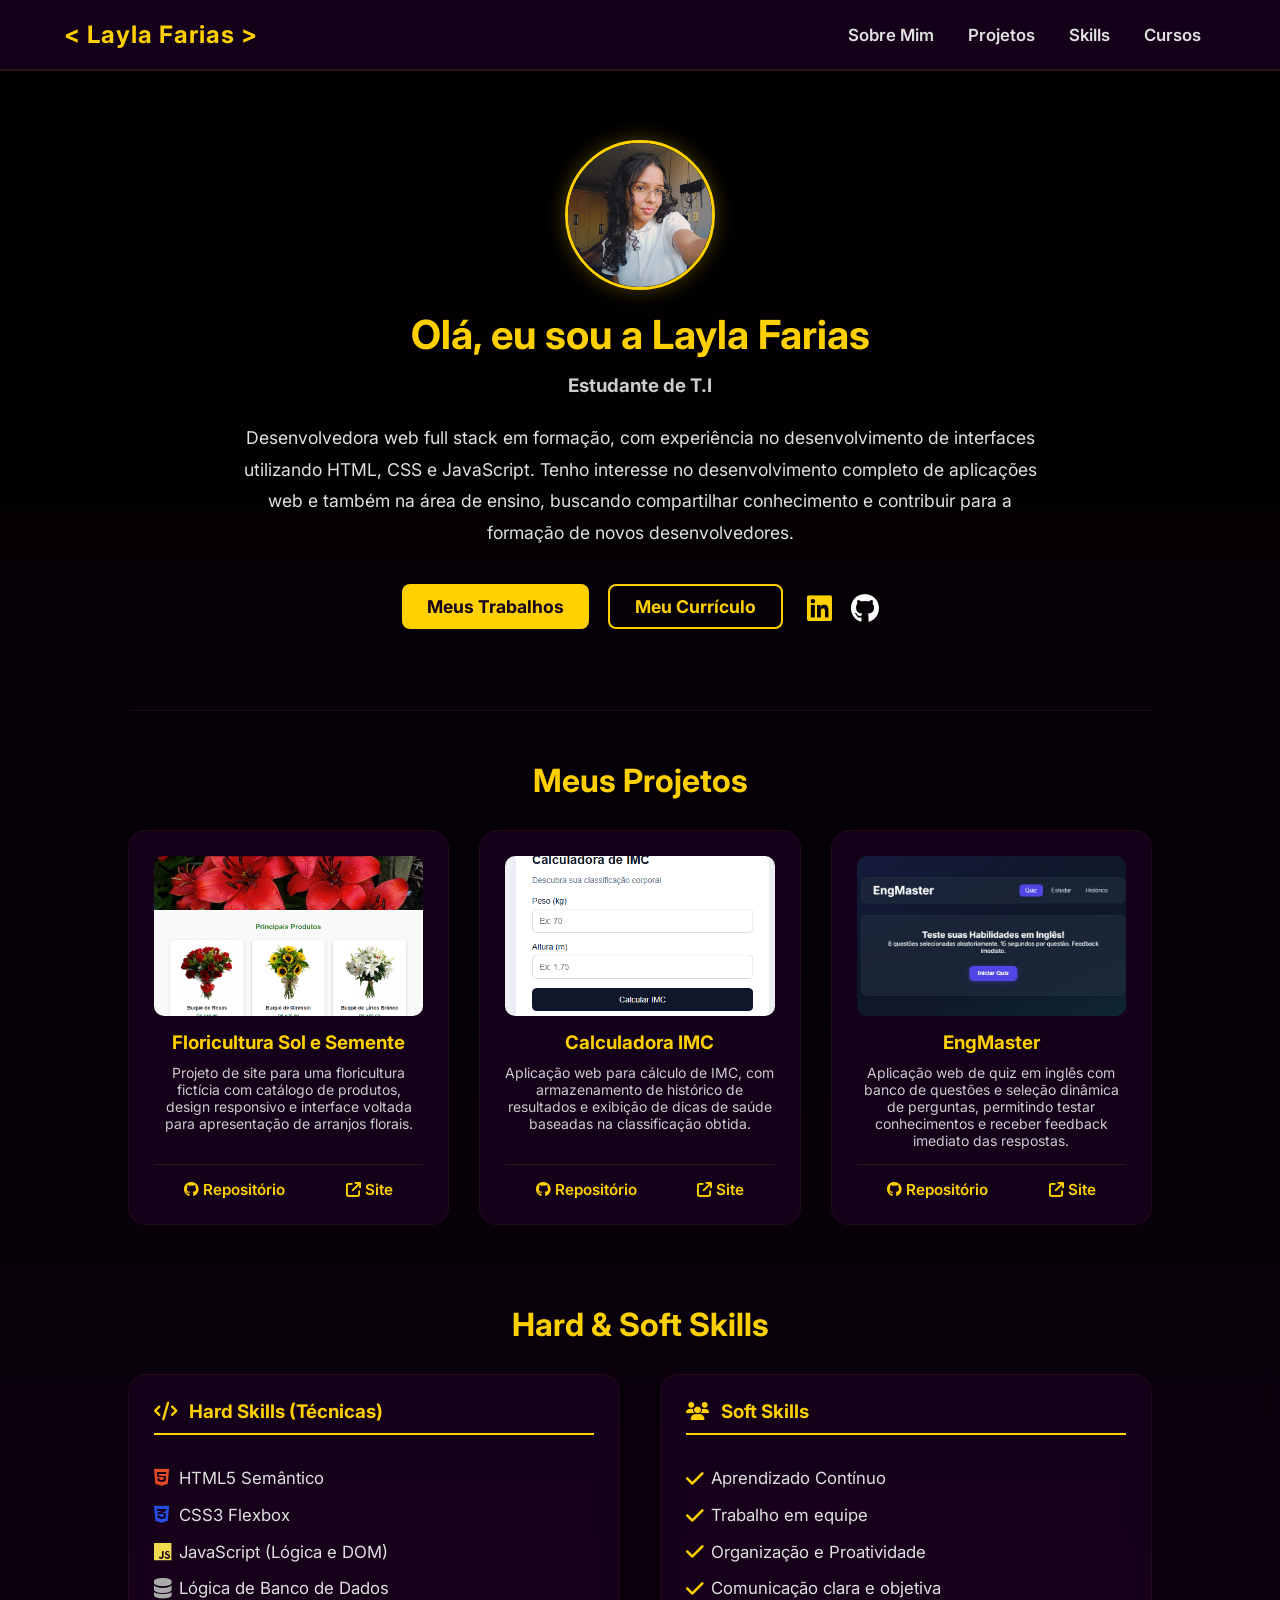
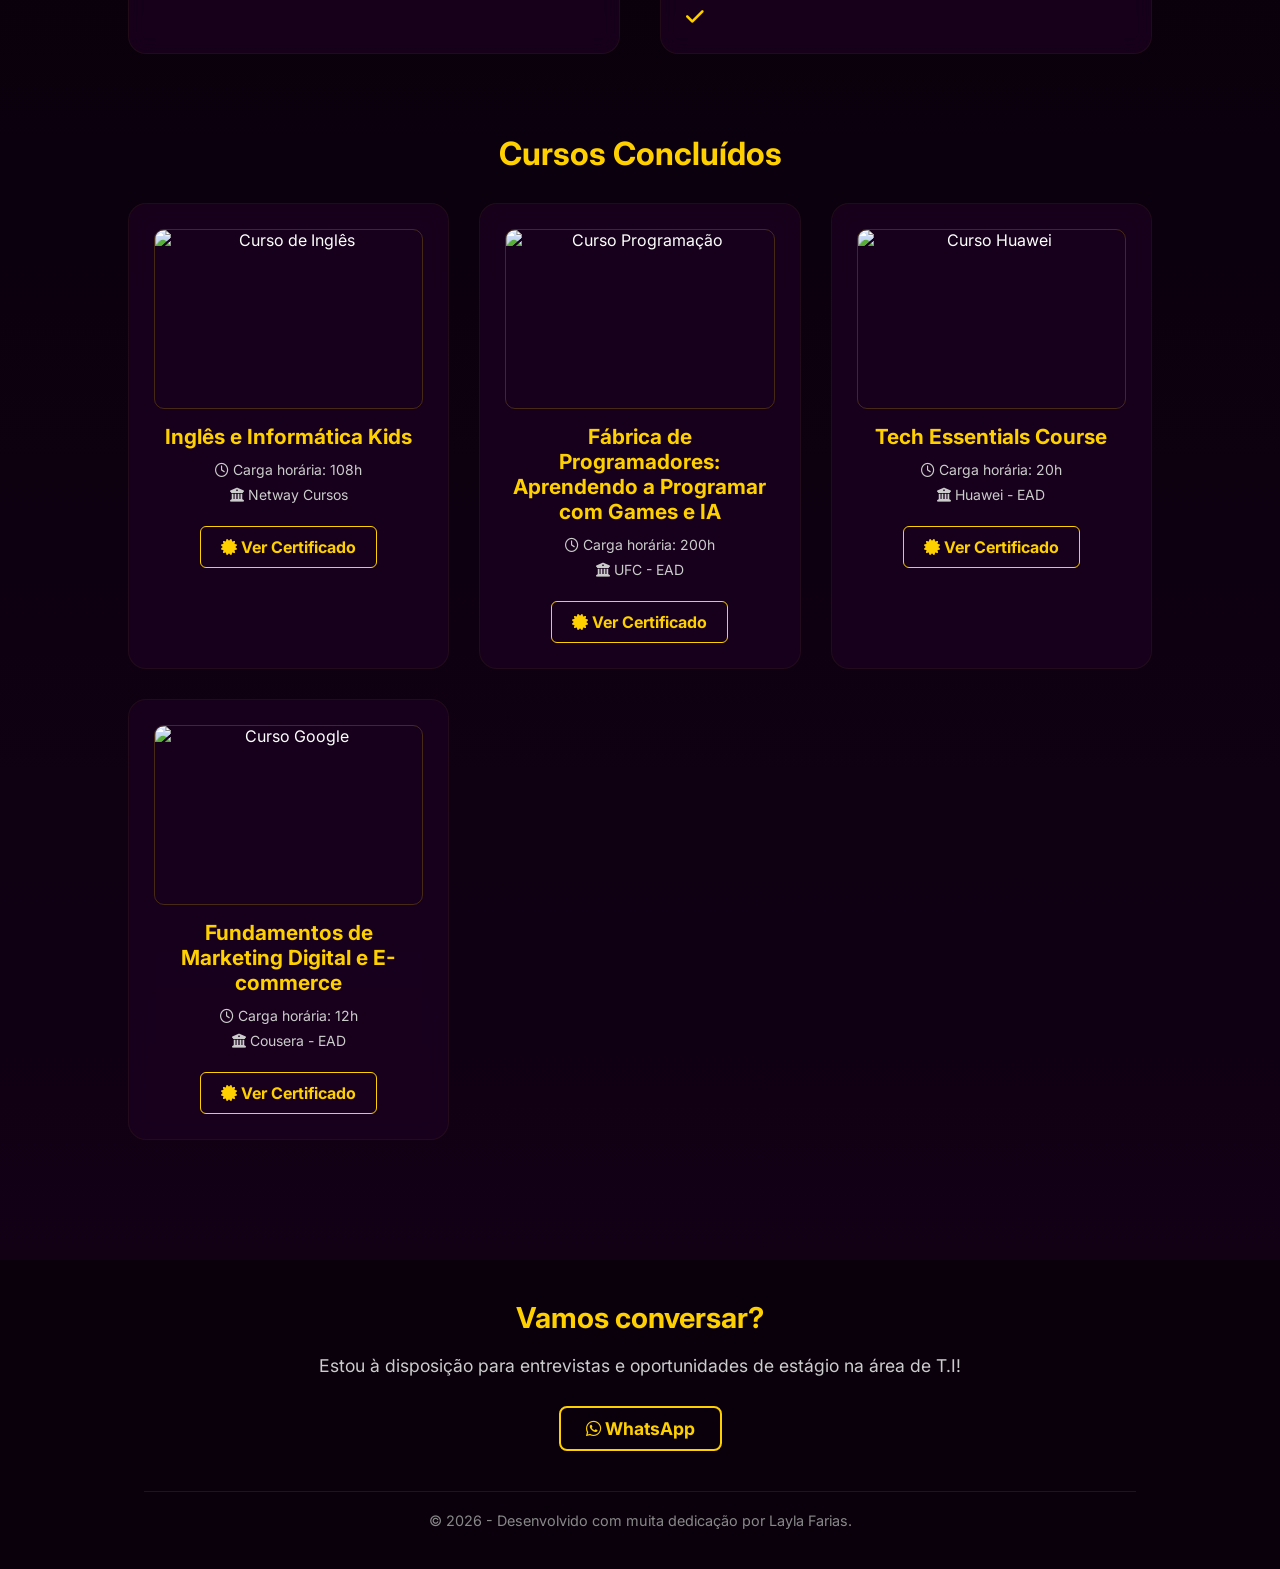
==== index.html @ 1b83c020 "Update index.html" ====
<!DOCTYPE html>
<html lang="pt-BR">
<head>
    <meta charset="UTF-8">
    <meta name="viewport" content="width=device-width, initial-scale=1.0">
    <title>Portfólio | Estagiária de TI</title>
      <link rel="icon" type="image/png" href="logohead-removebg-preview.png">
    <link rel="stylesheet" href="style.css">
    <link rel="stylesheet" href="https://cdnjs.cloudflare.com/ajax/libs/font-awesome/6.4.0/css/all.min.css">
    <link href="https://fonts.googleapis.com/css2?family=Inter:wght@400;600;700&display=swap" rel="stylesheet">
</head>
<body>

    <!-- MENU -->
    <header>
        <div class="logo">
            <h2>&lt; Layla Farias &gt;</h2>
        </div>
        <div class="menu-mobile" onclick="abrirMenu()">
            <i class="fa-solid fa-bars"></i>
        </div>
        <nav id="menu">
            <a href="#sobre">Sobre Mim</a>
            <a href="#projetos">Projetos</a>
            <a href="#skills">Skills</a>
            <a href="#cursos">Cursos</a>
        </nav>
    </header>

    <div class="container">
        
        <!-- SOBRE MIM -->
        <section id="sobre" style="margin-bottom: 80px; text-align: center; padding-top: 20px;">
            <div style="width: 150px; height: 150px; border-radius: 50%; border: 3px solid #ffd000; margin: 0 auto 20px; overflow: hidden; box-shadow: 0 0 20px rgba(255,208,0,0.3);">
                <img src="20260210171429779.jpg" alt="Minha Foto" style="width: 100%; height: 100%; object-fit: cover;">
            </div>
            <h1 style="color: #ffd000; margin-bottom: 15px; font-size: 2.5em;">Olá, eu sou a Layla Farias</h1>
            <h3 style="margin-bottom: 25px; color: #ccc;">Estudante de T.I </h3>
            <p style="max-width: 800px; margin: 0 auto; line-height: 1.8; font-size: 1.1em; color: #e0e0e0;">
                Desenvolvedora web full stack em formação, com experiência no desenvolvimento de interfaces utilizando HTML, CSS e JavaScript. Tenho interesse no desenvolvimento completo de aplicações web e também na área de ensino, buscando compartilhar conhecimento e contribuir para a formação de novos desenvolvedores.
            </p>
            <div style="margin-top: 35px;">
                <a href="#projetos" style="background: #ffd000; color: #140018; padding: 12px 25px; border-radius: 8px; text-decoration: none; font-weight: bold; font-size: 1.1em; transition: 0.3s; display: inline-block;">Meus Trabalhos</a>
                <a href="CurriculoLaylaFariasLTV.pdf" target="_blank" style="background: transparent; color: #ffd000; border: 2px solid #ffd000; padding: 10px 25px; border-radius: 8px; text-decoration: none; font-weight: bold; font-size: 1.1em; transition: 0.3s; display: inline-block; margin-left: 15px;">Meu Currículo</a>
                <a href="https://www.linkedin.com/in/layla-farias-devweb/" target="_blank" style="margin-left: 20px; color: #ffd000; font-size: 1.8em; text-decoration: none; vertical-align: middle; transition: 0.3s;"> <i class="fa-brands fa-linkedin"></i></a>
                <a href="https://github.com/LaylaFarias" target="_blank" style="margin-left: 15px; color: white; font-size: 1.8em; text-decoration: none; vertical-align: middle; transition: 0.3s;"><i class="fa-brands fa-github"></i></a>
            </div>
        </section>

        <hr style="border-color: rgba(54, 52, 41, 0.1); margin-bottom: 50px;">

        <!-- PROJETOS -->
        <section id="projetos">
            <h2 style="color: #ffd000; text-align: center; font-size: 2em; margin-bottom: 10px;">Meus Projetos</h2>
            <div class="cards">
                
                <div class="card">
                    <img src="SoleSemente.png" alt="Projeto 1">
                    <h3 style="color: #ffd000; margin-bottom: 10px;"> Floricultura Sol e Semente </h3>
                    <p style="margin-bottom: 15px; font-size: 14px; color: #ccc; text-align: center;">Projeto de site para uma floricultura fictícia com catálogo de produtos, design responsivo e interface voltada para apresentação de arranjos florais.</p>
                    <div class="botoes-card">
                        <a href="https://github.com/livia-com/SoleSemente"><i class="fa-brands fa-github"></i> Repositório</a>
                        <a href="https://livia-com.github.io/SoleSemente/"><i class="fa-solid fa-arrow-up-right-from-square"></i> Site</a>
                    </div>
                </div>

                <div class="card">
                    <img src="calcIMC.png" alt="Projeto 2">
                    <h3 style="color: #ffd000; margin-bottom: 10px;"> Calculadora IMC</h3>
                    <p style="margin-bottom: 15px; font-size: 14px; color: #ccc; text-align: center;">Aplicação web para cálculo de IMC, com armazenamento de histórico de resultados e exibição de dicas de saúde baseadas na classificação obtida.</p>
                    <div class="botoes-card">
                        <a href="https://github.com/LaylaFarias/calculadora.git"><i class="fa-brands fa-github"></i> Repositório</a>
                        <a href="https://laylafarias.github.io/calculadora/"><i class="fa-solid fa-arrow-up-right-from-square"></i> Site</a>
                    </div>
                </div>

                <div class="card">
                    <img src="EngMasterPrint.png" alt="Projeto 3">
                    <h3 style="color: #ffd000; margin-bottom: 10px;"> EngMaster </h3>
                    <p style="margin-bottom: 15px; font-size: 14px; color: #ccc; text-align: center;">Aplicação web de quiz em inglês com banco de questões e seleção dinâmica de perguntas, permitindo testar conhecimentos e receber feedback imediato das respostas.</p>
                    <div class="botoes-card">
                        <a href="https://github.com/LaylaFarias/quizIngles.git"><i class="fa-brands fa-github"></i> Repositório</a>
                        <a href="https://laylafarias.github.io/quizIngles/"><i class="fa-solid fa-arrow-up-right-from-square"></i> Site</a>
                    </div>
                </div>

            </div>
        </section>

        <!-- SKILLS -->
        <section id="skills">
            <h2 class="titulo-skills">Hard & Soft Skills</h2>
            <div class="skills">
                
                <div class="card" style="flex: 1; min-width: 280px;">
                    <h3 style="color: #ffd000; border-bottom: 2px solid #ffd000; padding-bottom: 10px; width: 100%; margin-bottom: 15px; text-align: left;">
                        <i class="fa-solid fa-code" style="margin-right: 8px;"></i> Hard Skills (Técnicas)
                    </h3>
                    <ul>
                        <li><i class="fa-brands fa-html5" style="color: #e34c26; font-size: 1.2em; width: 25px;"></i> HTML5 Semântico</li>
                        <li><i class="fa-brands fa-css3-alt" style="color: #264de4; font-size: 1.2em; width: 25px;"></i> CSS3 Flexbox</li>
                        <li><i class="fa-brands fa-js" style="color: #f0db4f; font-size: 1.2em; width: 25px;"></i> JavaScript (Lógica e DOM)</li>
                        <li><i class="fa-solid fa-database" style="color: #aaa; font-size: 1.2em; width: 25px;"></i> Lógica de Banco de Dados</li>
                    </ul>
                </div>

                <div class="card" style="flex: 1; min-width: 280px;">
                    <h3 style="color: #ffd000; border-bottom: 2px solid #ffd000; padding-bottom: 10px; width: 100%; margin-bottom: 15px; text-align: left;">
                        <i class="fa-solid fa-users" style="margin-right: 8px;"></i> Soft Skills
                    </h3>
                    <ul>
                        <li><i class="fa-solid fa-check" style="color: #ffd000; font-size: 1.2em; width: 25px;"></i> Aprendizado Contínuo</li>
                        <li><i class="fa-solid fa-check" style="color: #ffd000; font-size: 1.2em; width: 25px;"></i> Trabalho em equipe</li>
                        <li><i class="fa-solid fa-check" style="color: #ffd000; font-size: 1.2em; width: 25px;"></i> Organização e Proatividade</li>
                        <li><i class="fa-solid fa-check" style="color: #ffd000; font-size: 1.2em; width: 25px;"></i> Comunicação clara e objetiva</li>
                        <li><i class="fa-solid fa-check" style="color: #ffd000; font-size: 1.2em; width: 25px;"></i> 
                    </ul>
                </div>

            </div>
        </section>

        <!-- CURSOS E CERTIFICADOS -->
        <section id="cursos">
            <h2 class="titulo-certificados">Cursos Concluídos</h2>
            <div class="certificados">
                
                <div class="card-certificado">
                    <img src="https://encrypted-tbn0.gstatic.com/images?q=tbn:ANd9GcQtuzd2YjRAisL5krqaGX4IXhpJRv174JYe6Q&s" alt="Curso de Inglês">
                    <h3>Inglês e Informática Kids</h3>
                    <p><i class="fa-regular fa-clock"></i> Carga horária: 108h</p>
                    <p><i class="fa-solid fa-building-columns"></i> Netway Cursos</p>
                    <a href="certificadoNetway.jpeg" target="_blank"><i class="fa-solid fa-certificate"></i> Ver Certificado</a>
                </div>

                <div class="card-certificado">
                    <img src="https://editalconcursosbrasil.com.br/wp-content/uploads/2016/09/concurso-ufc-ce-1.png" alt="Curso Programação">
                    <h3>Fábrica de Programadores: Aprendendo a Programar com Games e IA</h3>
                    <p><i class="fa-regular fa-clock"></i> Carga horária: 200h</p>
                    <p><i class="fa-solid fa-building-columns"></i> UFC - EAD</p>
                    <a href="1.png" target="_blank"><i class="fa-solid fa-certificate"></i> Ver Certificado</a>
                </div>

                <div class="card-certificado">
                    <img src="https://encrypted-tbn0.gstatic.com/images?q=tbn:ANd9GcTM6dKEwGzFIShGkwG73FJtsdzEjywkc12jZw&s" alt="Curso Huawei">
                    <h3> Tech Essentials Course</h3>
                    <p><i class="fa-regular fa-clock"></i> Carga horária: 20h</p>
                    <p><i class="fa-solid fa-building-columns"></i> Huawei - EAD</p>
                    <a href="LaylaFarias.png" target="_blank"><i class="fa-solid fa-certificate"></i> Ver Certificado</a>
                </div>

                                <div class="card-certificado">
                    <img src="https://www.logotipo.pt/wp-content/uploads/2016/10/Evolu%C3%A7%C3%A3o-do-log%C3%B3tipo-da-Google-2016.jpg" alt="Curso Google">
                    <h3> Fundamentos de Marketing Digital e E-commerce</h3>
                    <p><i class="fa-regular fa-clock"></i> Carga horária: 12h</p>
                    <p><i class="fa-solid fa-building-columns"></i> Cousera - EAD</p>
                    <a href="Coursera YU01QXO97D45.pdf" target="_blank"><i class="fa-solid fa-certificate"></i> Ver Certificado</a>
                </div>

            </div>
        </section>

    </div>

    <!-- RODAPÉ -->
    <footer>
        <h2 style="color: #ffd000; margin-bottom: 20px; font-size: 1.8em;">Vamos conversar?</h2>
        <p style="color: #ccc; margin-bottom: 30px; font-size: 1.1em;">Estou à disposição para entrevistas e oportunidades de estágio na área de T.I!</p>
        
        <div style="margin-bottom: 40px; display: flex; justify-content: center; gap: 20px; flex-wrap: wrap;">
          
            <a href="https://wa.me/5585988653288" target="_blank" style="border: 2px solid #ffd000; color: #ffd000; padding: 10px 25px; border-radius: 8px; text-decoration: none; font-weight: bold; font-size: 1.1em; transition: 0.3s;">
                <i class="fa-brands fa-whatsapp"></i> WhatsApp
            </a>
        </div>

        <p style="color: #888; font-size: 0.9em; border-top: 1px solid rgba(255,208,0,0.1); padding-top: 20px; width: 80%; margin: 0 auto;">
            &copy; 2026 - Desenvolvido com muita dedicação por Layla Farias.
        </p>
    </footer>

    <!-- BOTÃO TOPO -->
    <button id="topo" title="Voltar ao topo">
        <i class="fa-solid fa-arrow-up"></i>
    </button>

    <script src="script.js"></script>
</body>
</html>
---- style.css ----
/* style.css */
*{
margin:0;
padding:0;
box-sizing:border-box;
font-family: 'Inter', Arial, sans-serif;
}

html{
scroll-behavior:smooth;
}

body{
background:linear-gradient(180deg,#000000,#140018);
color:white;
padding-top:80px;
min-height:100vh;
display:flex;
flex-direction:column;
}

/* MENU */
header{
position:fixed;
top:0;
width:100%;
background:#140018;
display:flex;
justify-content:space-between;
align-items:center;
padding:20px 5%;
z-index:1000;
border-bottom: 2px solid rgba(255,208,0,0.1);
}

.logo h2 {
color:#ffd000;
font-size: 1.5em;
letter-spacing: 1px;
}

nav a{
margin:0 15px;
text-decoration:none;
color:#e0e0e0;
transition:0.3s;
font-weight: 600;
font-size: 1.05em;
}

nav a:hover{
color:#ffd000;
text-shadow: 0 0 10px rgba(255,208,0,0.4);
}

.menu-mobile{
display:none;
font-size:30px;
cursor:pointer;
color: #ffd000;
}

/* CONTAINER */
.container{
padding:40px 10%;
flex:1;
}

/* PROJETOS */
.cards{
display:grid;
grid-template-columns:repeat(auto-fit,minmax(280px,1fr));
gap:30px;
margin-top:30px;
}

.card{
background:rgba(28,0,34,0.7);
backdrop-filter:blur(10px);
padding:25px;
border-radius:18px;
transition:0.4s;
display:flex;
flex-direction:column;
align-items:center;
border: 1px solid rgba(255,208,0,0.05);
}

.card img{
width:100%;
height: 160px;
object-fit: cover;
border-radius:10px;
margin-bottom:15px;
}

.card:hover{
transform:translateY(-12px) scale(1.03);
border:1px solid #ffd000;
box-shadow:0 10px 35px rgba(255,208,0,0.25);
}

.botoes-card{
margin-top:auto;
width: 100%;
display: flex;
justify-content: space-around;
padding-top: 15px;
border-top: 1px solid rgba(255,208,0,0.1);
}

.botoes-card a{
text-decoration:none;
color:#ffd000;
font-weight: 600;
transition: 0.3s;
font-size: 0.95em;
}

.botoes-card a:hover {
color: white;
}

/* SKILLS */
.titulo-skills{
margin-top:80px;
color:#ffd000;
text-align: center;
font-size: 2em;
margin-bottom: 30px;
}

.skills{
display:flex;
gap:40px;
flex-wrap:wrap;
justify-content: center;
}

.skills ul{
margin-top:10px;
line-height:2.2;
list-style: none;
width: 100%;
}

.skills ul li {
display: flex;
align-items: center;
color: #e0e0e0;
font-size: 1.05em;
}

/* CERTIFICADOS */
.titulo-certificados{
margin-top:80px;
color:#ffd000;
text-align: center;
font-size: 2em;
margin-bottom: 30px;
}

.certificados{
display:grid;
grid-template-columns:repeat(auto-fit,minmax(280px,1fr));
gap:30px;
}

.card-certificado{
background:rgba(28,0,34,0.7);
backdrop-filter:blur(10px);
padding:25px;
border-radius:18px;
text-align:center;
transition:0.4s;
display: flex;
flex-direction: column;
align-items: center;
border: 1px solid rgba(255,208,0,0.05);
}

.card-certificado img{
width:100%;
height: 180px;
object-fit: cover;
border-radius:10px;
margin-bottom:15px;
border: 1px solid rgba(255,208,0,0.2);
}

.card-certificado:hover{
transform:translateY(-12px) scale(1.03);
border:1px solid #ffd000;
box-shadow:0 10px 35px rgba(255,208,0,0.25);
}

.card-certificado h3{
margin-bottom:12px;
color:#ffd000;
font-size: 1.3em;
}

.card-certificado p{
font-size:14px;
margin-bottom:8px;
color: #ccc;
}

.card-certificado a{
text-decoration:none;
color:#ffd000;
font-weight:bold;
margin-top:15px;
padding: 10px 20px;
border: 1px solid #ffd000;
border-radius: 6px;
transition: 0.3s;
}

.card-certificado a:hover {
background: #ffd000;
color: #140018;
}

/* FOOTER */
footer{
margin-top:80px;
padding:40px 20px;
text-align:center;
background:#0a000c;
}

/* BOTÃO TOPO */
#topo{
position:fixed;
bottom:30px;
right:30px;
background:#ffd000;
color:black;
border:none;
padding:15px 18px;
border-radius:50%;
font-size:18px;
cursor:pointer;
display:none;
box-shadow:0 5px 15px rgba(0,0,0,0.5);
z-index: 999;
transition: 0.3s transform;
}

#topo:hover {
transform: scale(1.1);
}

/* RESPONSIVO */
@media(max-width:768px){
    header {
        padding: 15px 5%;
    }

    nav{
        display:none;
        flex-direction:column;
        background:rgba(20, 0, 24, 0.95);
        backdrop-filter: blur(10px);
        position:absolute;
        top:65px;
        right:0;
        width:250px;
        padding: 20px 0;
        border-bottom-left-radius: 15px;
        border: 1px solid rgba(255,208,0,0.2);
        box-shadow: -5px 5px 20px rgba(0,0,0,0.5);
    }

    nav a {
        margin: 15px 25px;
        font-size: 1.2em;
        text-align: right;
    }

    nav.ativo{
        display:flex;
    }

    .menu-mobile{
        display:block;
    }

    .container {
        padding: 30px 5%;
    }

    .skills{
        flex-direction:column;
        gap:30px;
    }
}
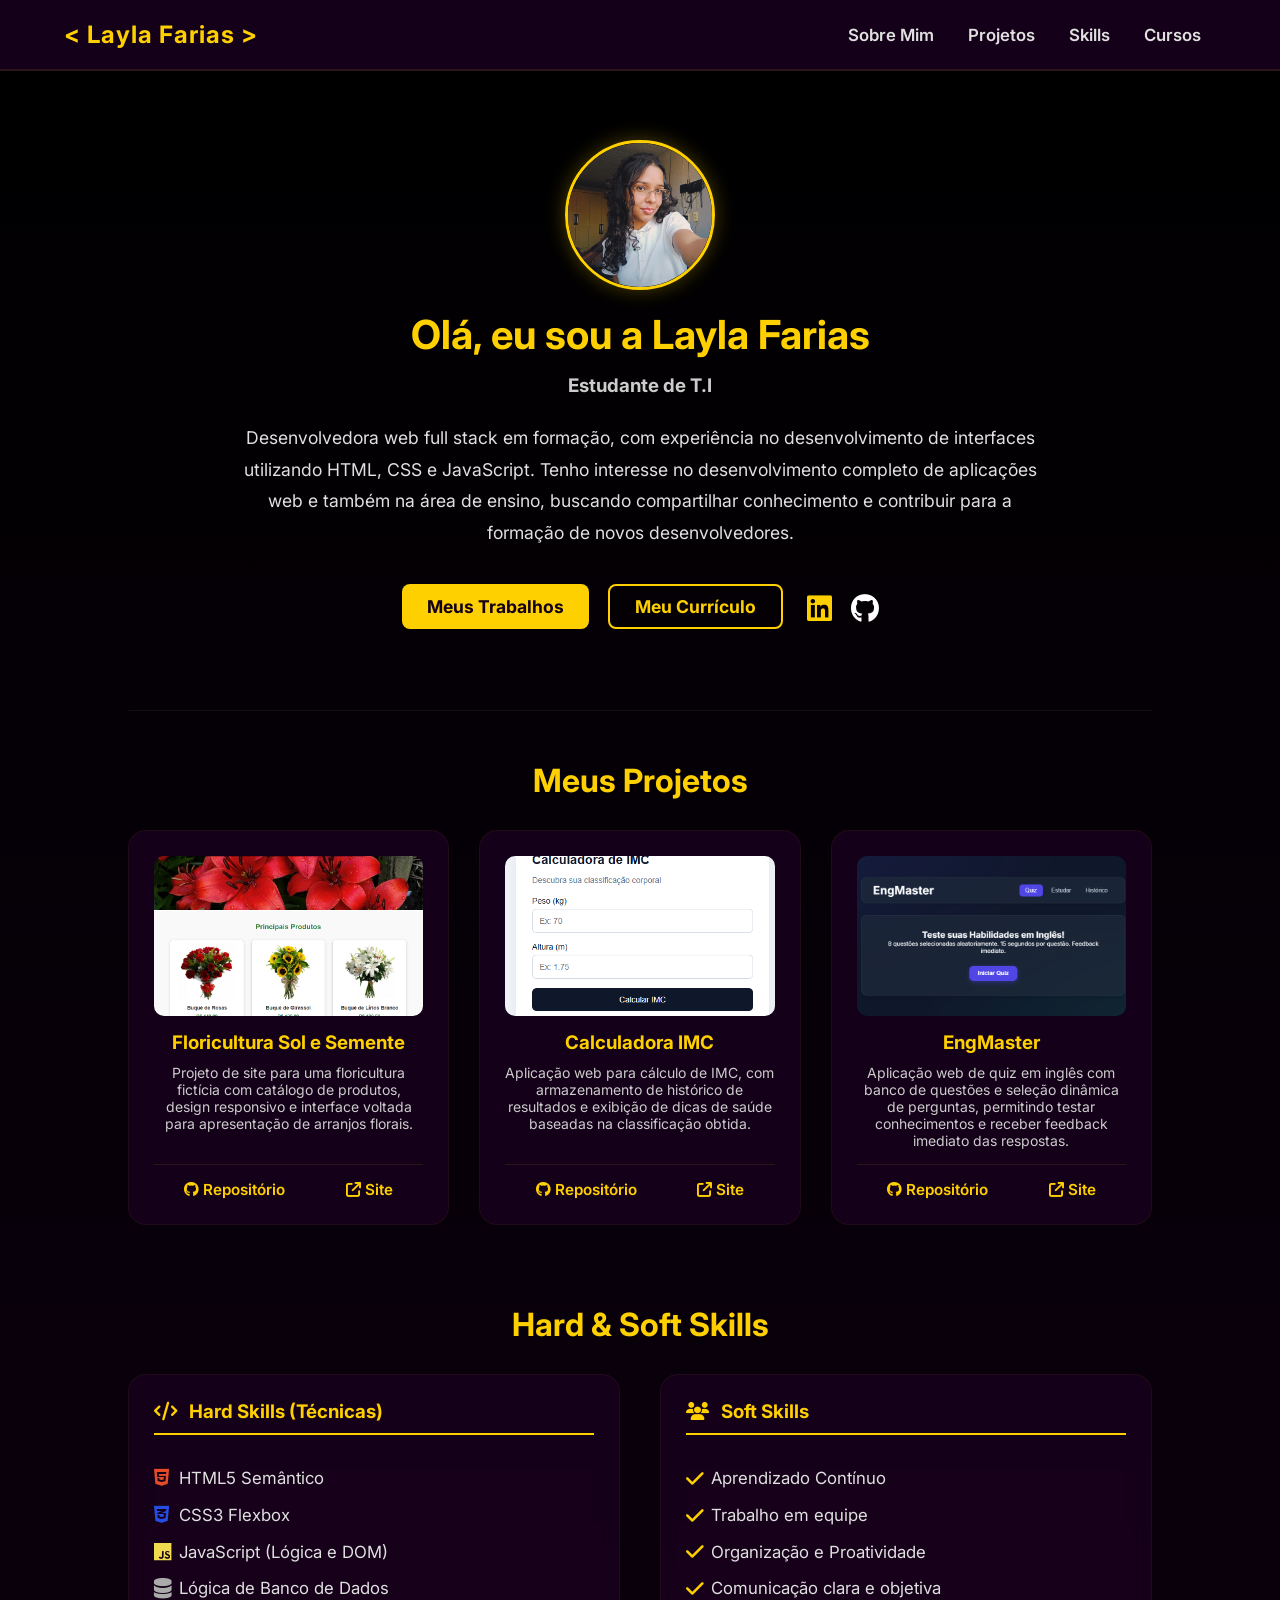
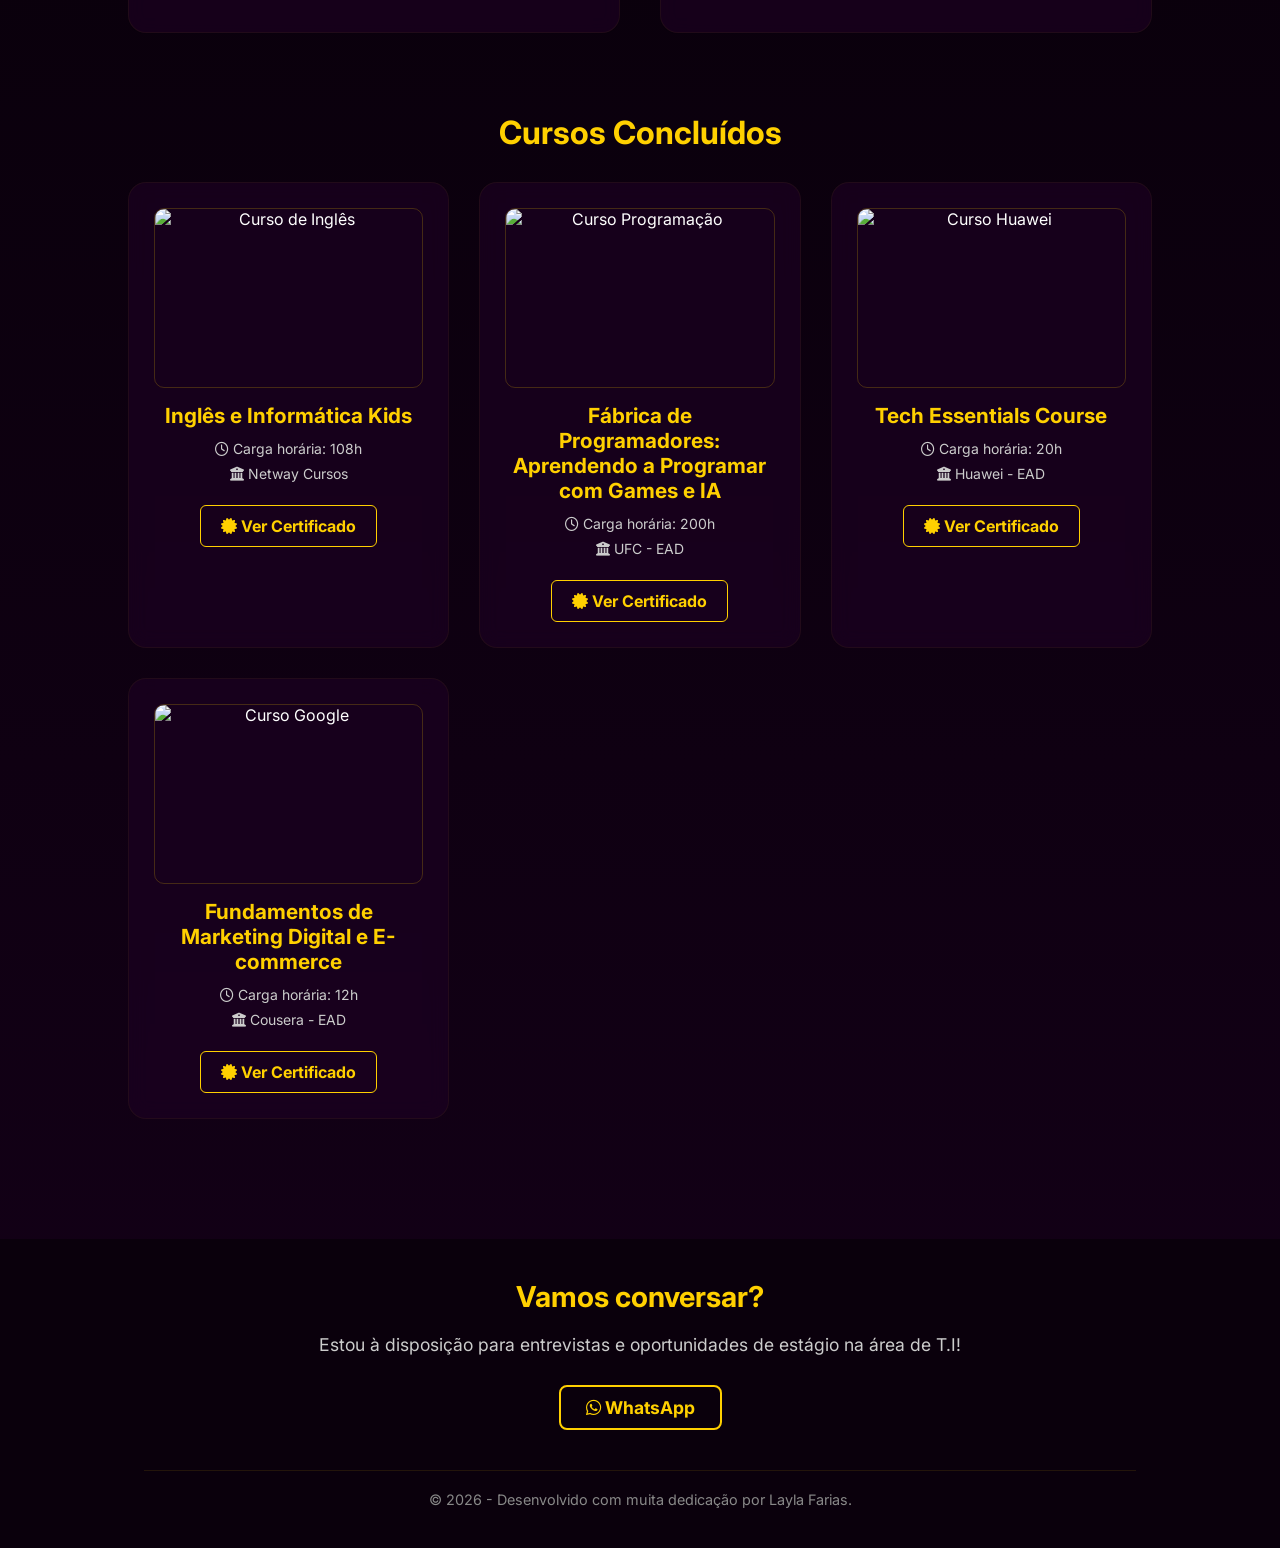
==== commit 19648e84: "Update index.html" ====
--- a/index.html
+++ b/index.html
@@ -113,7 +113,6 @@
                         <li><i class="fa-solid fa-check" style="color: #ffd000; font-size: 1.2em; width: 25px;"></i> Trabalho em equipe</li>
                         <li><i class="fa-solid fa-check" style="color: #ffd000; font-size: 1.2em; width: 25px;"></i> Organização e Proatividade</li>
                         <li><i class="fa-solid fa-check" style="color: #ffd000; font-size: 1.2em; width: 25px;"></i> Comunicação clara e objetiva</li>
-                        <li><i class="fa-solid fa-check" style="color: #ffd000; font-size: 1.2em; width: 25px;"></i> 
                     </ul>
                 </div>
 
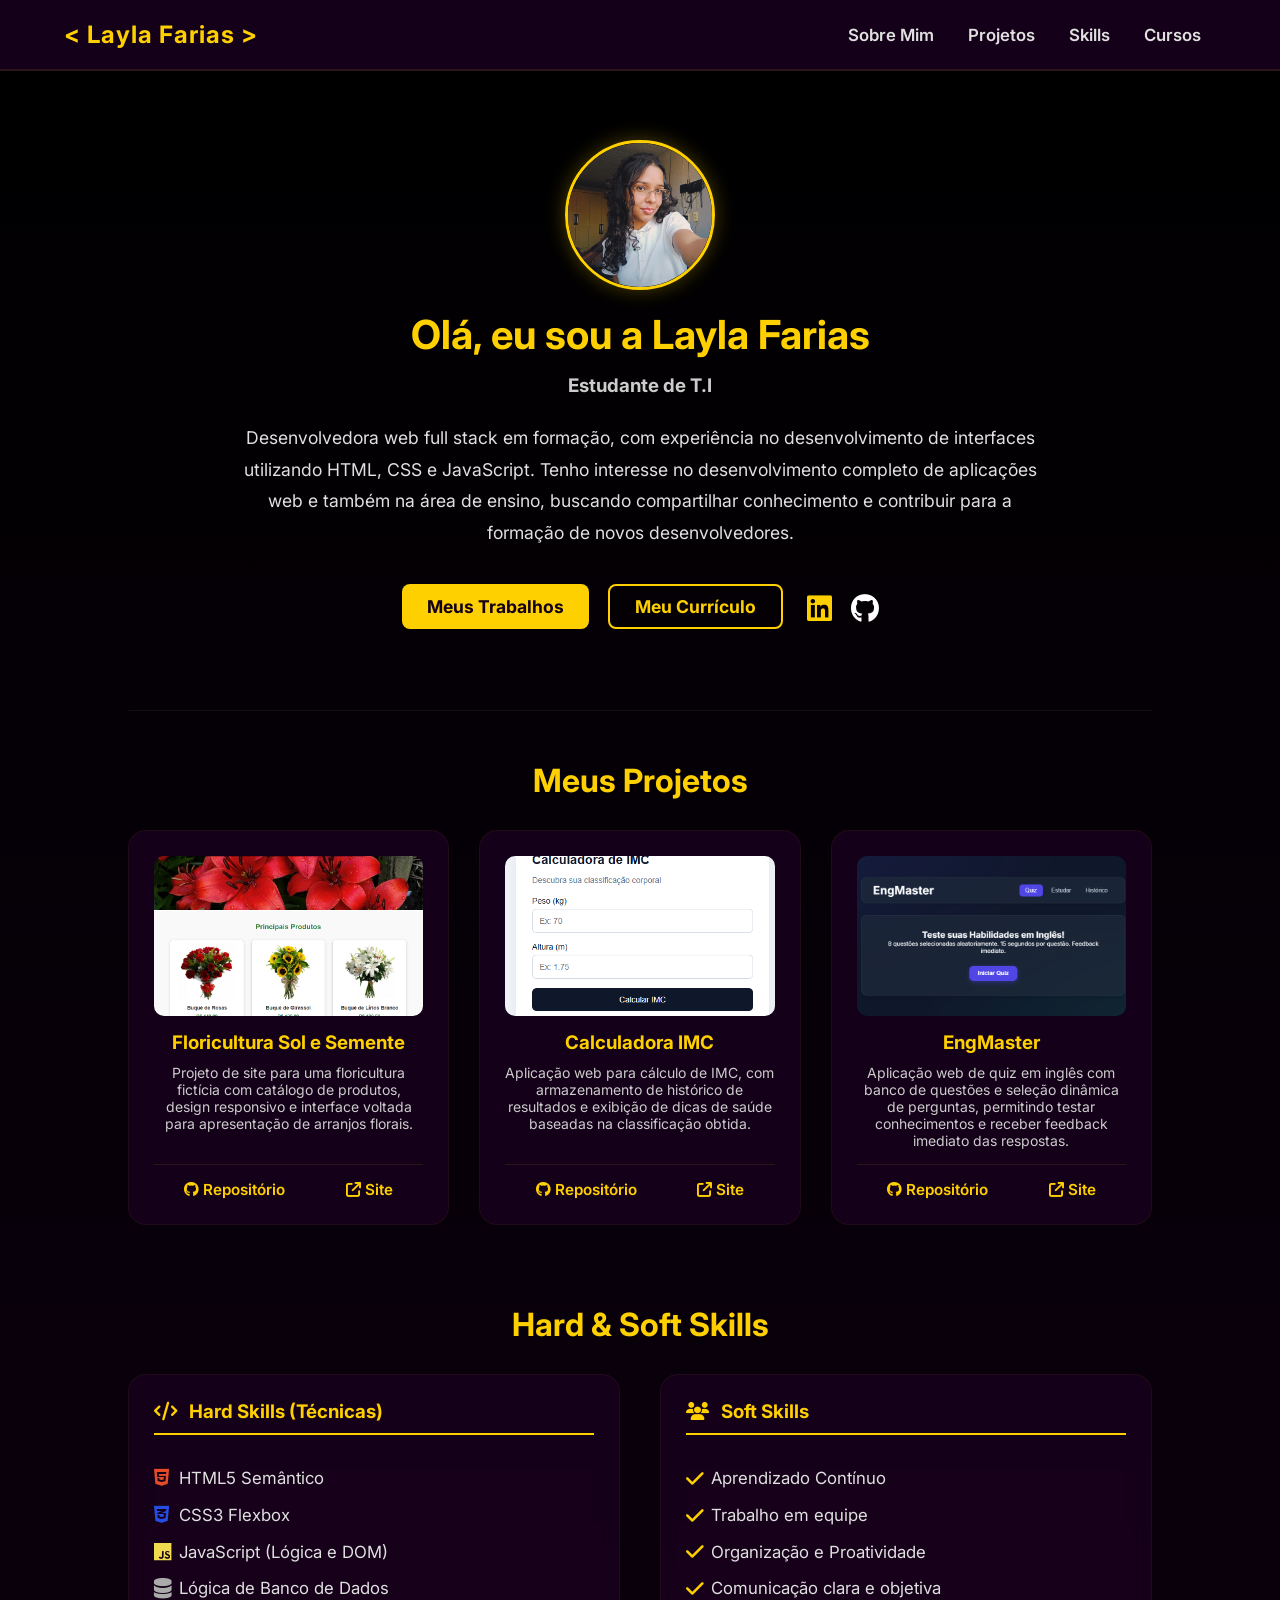
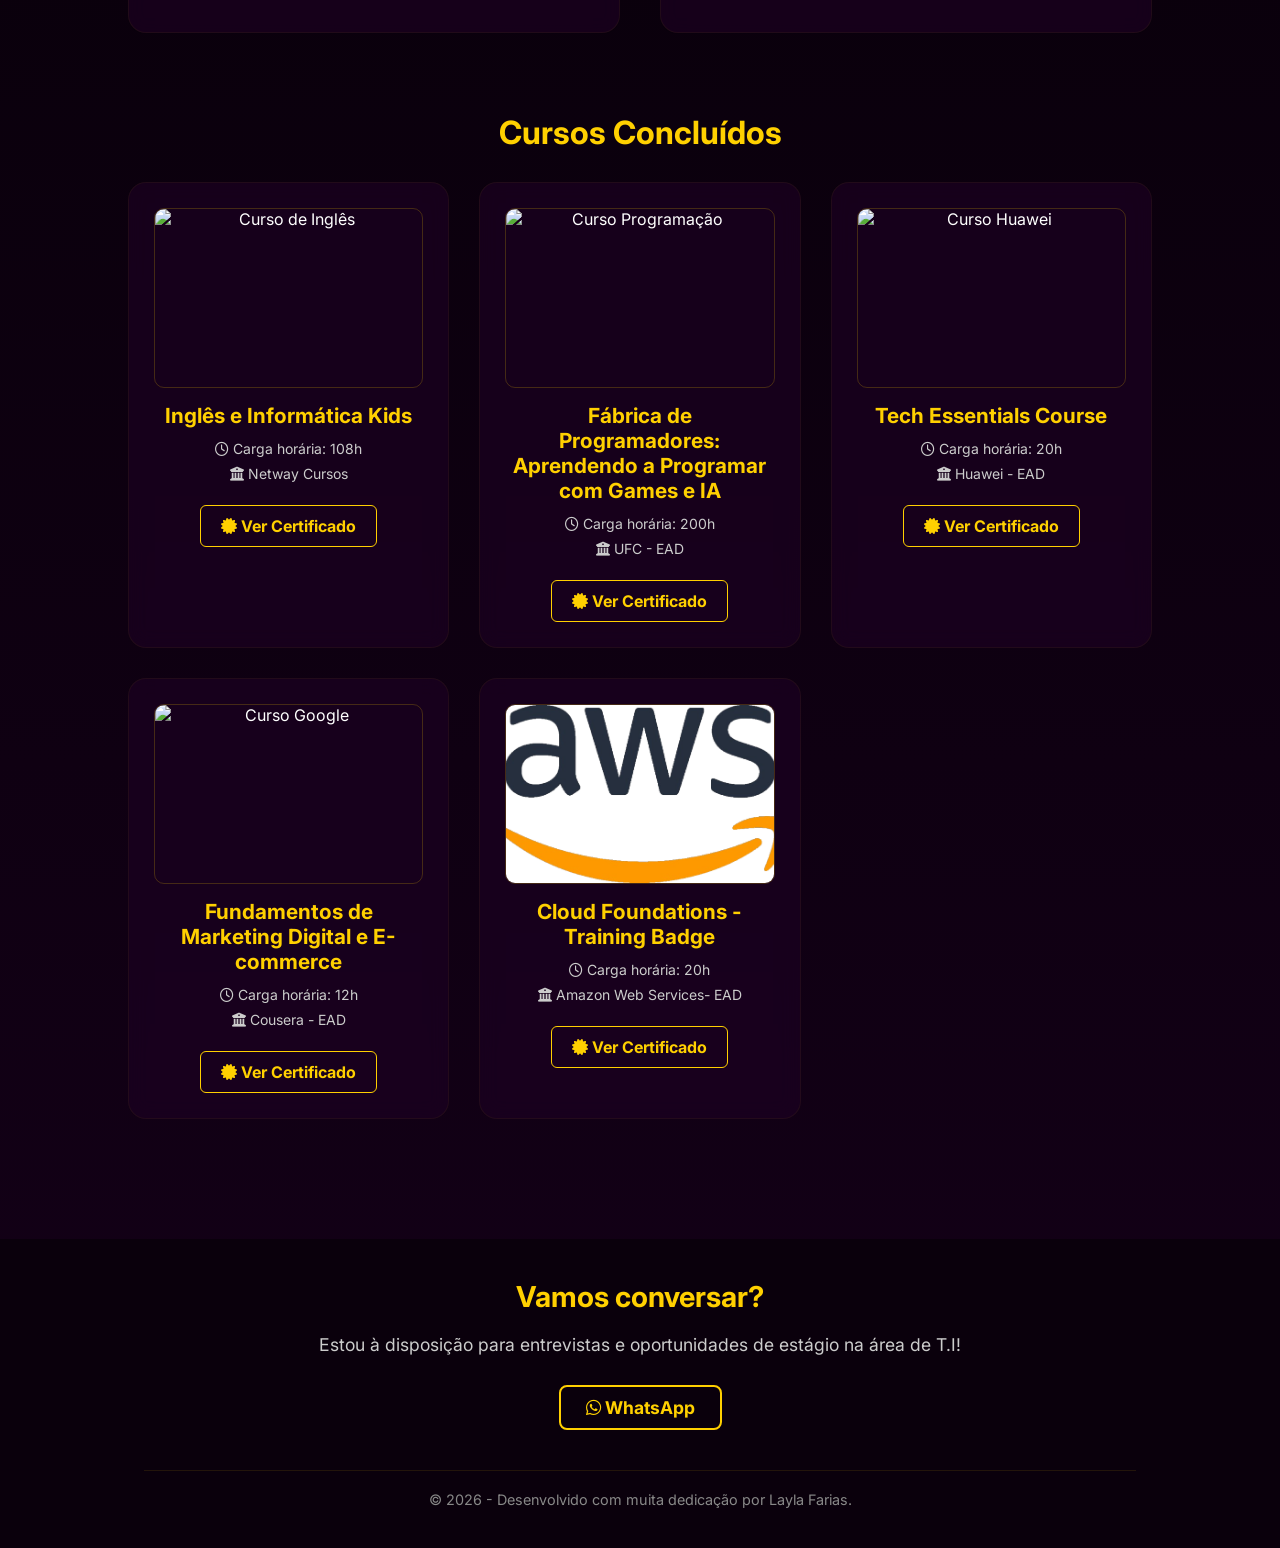
==== commit bb6b9777: "Update index.html" ====
--- a/index.html
+++ b/index.html
@@ -156,6 +156,15 @@
                     <a href="Coursera YU01QXO97D45.pdf" target="_blank"><i class="fa-solid fa-certificate"></i> Ver Certificado</a>
                 </div>
 
+                                <div class="card-certificado">
+                    <img src="aws-removebg-preview.png" alt="Curso Google">
+                    <h3> Cloud Foundations - Training Badge</h3>
+                    <p><i class="fa-regular fa-clock"></i> Carga horária: 20h</p>
+                    <p><i class="fa-solid fa-building-columns"></i> Amazon Web Services- EAD</p>
+                    <a href="AWS_Academy_Graduate___Cloud_Foundations___Training_Badge_Badge20260419-31-honh2y.pdf" target="_blank"><i class="fa-solid fa-certificate"></i> Ver Certificado</a>
+                </div>
+
+
             </div>
         </section>
 
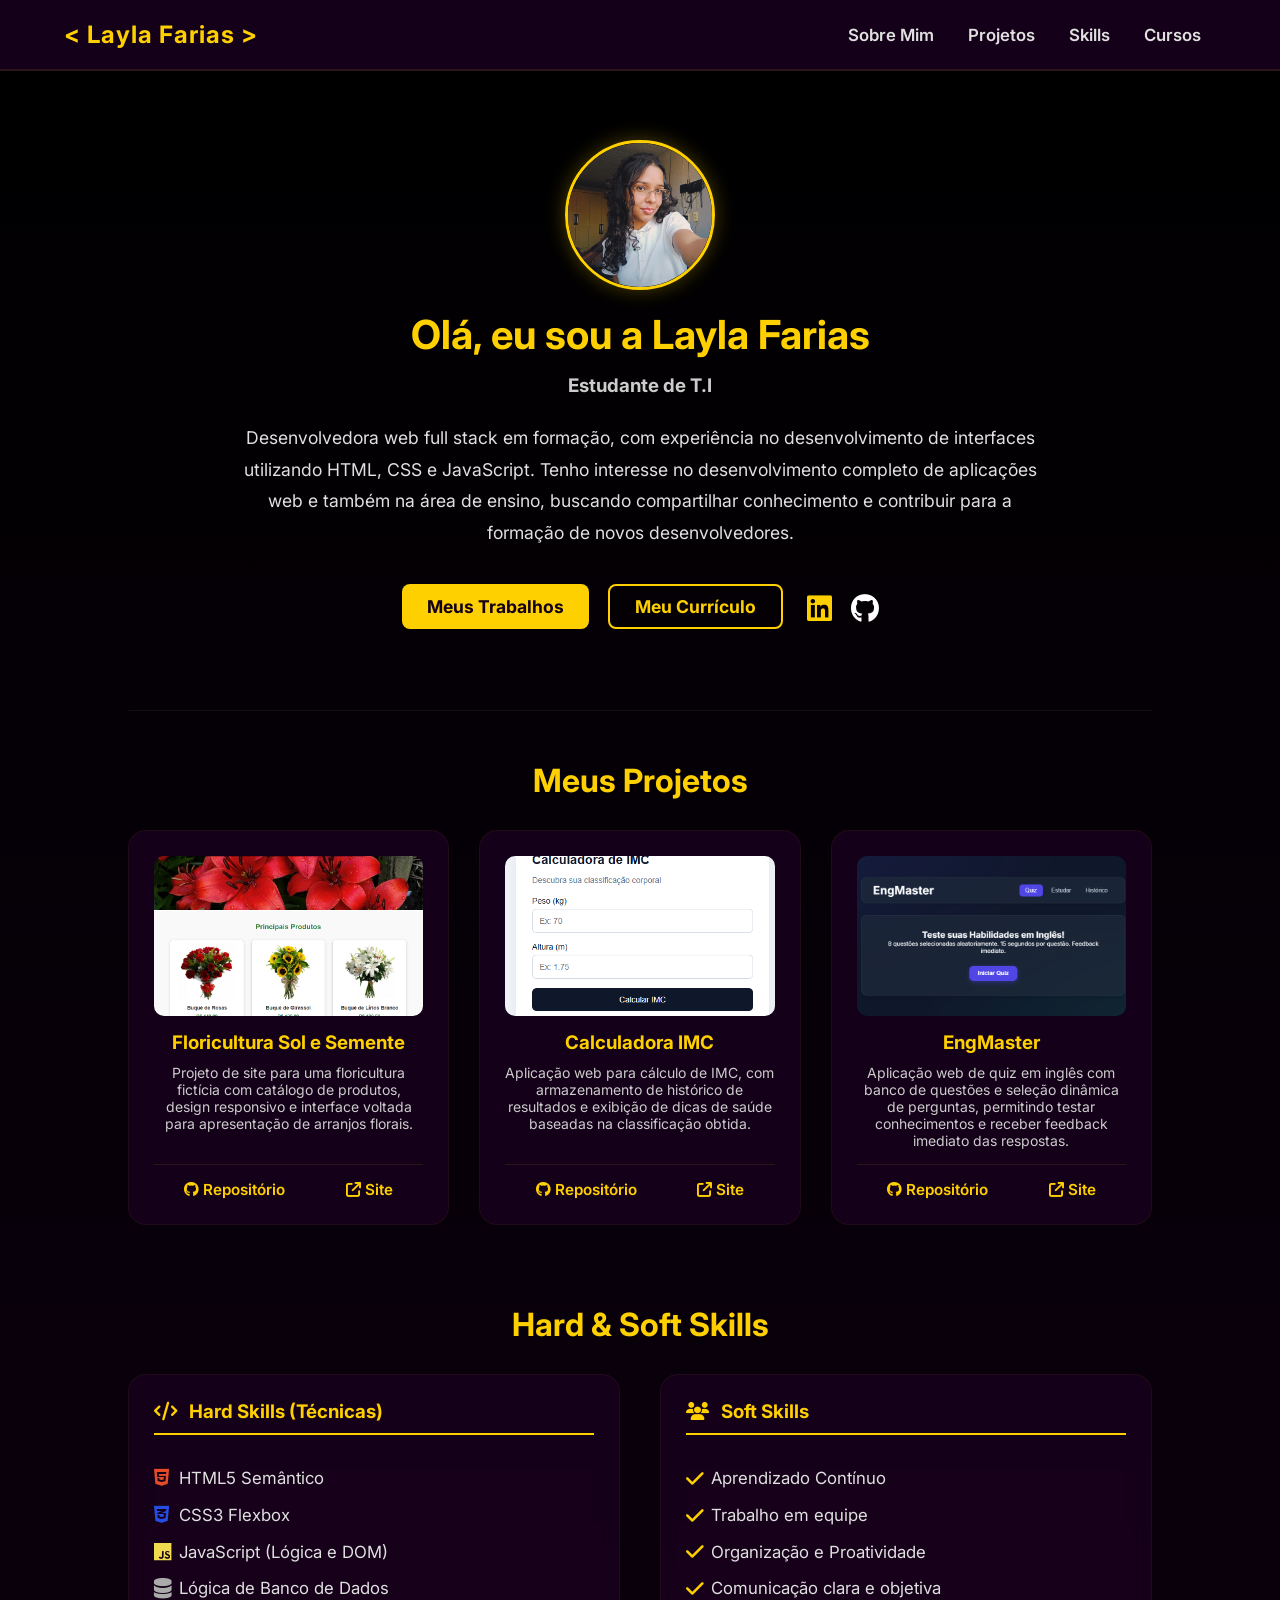
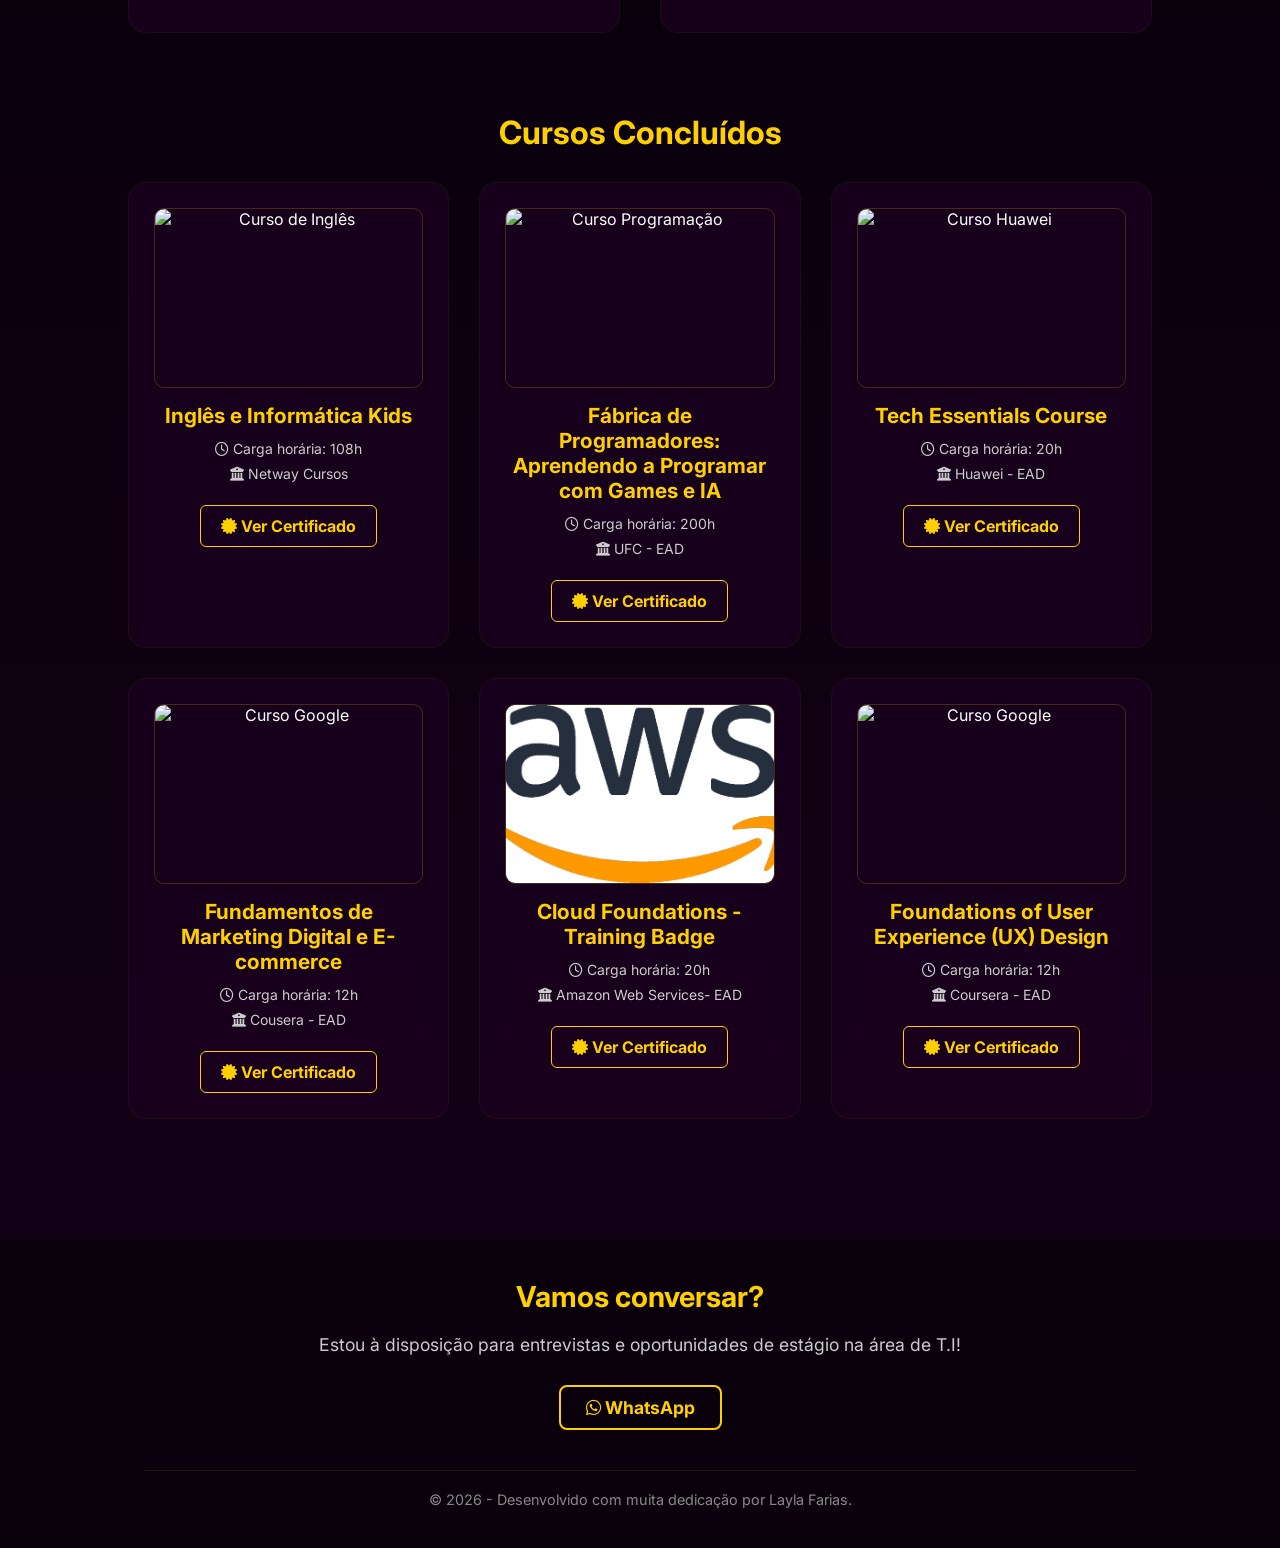
==== commit cded8dbf: "Update index.html" ====
--- a/index.html
+++ b/index.html
@@ -157,14 +157,22 @@
                 </div>
 
                                 <div class="card-certificado">
-                    <img src="aws-removebg-preview.png" alt="Curso Google">
+                    <img src="aws-removebg-preview.png" alt="Logo AWS">
                     <h3> Cloud Foundations - Training Badge</h3>
                     <p><i class="fa-regular fa-clock"></i> Carga horária: 20h</p>
                     <p><i class="fa-solid fa-building-columns"></i> Amazon Web Services- EAD</p>
                     <a href="AWS_Academy_Graduate___Cloud_Foundations___Training_Badge_Badge20260419-31-honh2y.pdf" target="_blank"><i class="fa-solid fa-certificate"></i> Ver Certificado</a>
                 </div>
 
-
+                               <div class="card-certificado">
+                    <img src="https://www.logotipo.pt/wp-content/uploads/2016/10/Evolu%C3%A7%C3%A3o-do-log%C3%B3tipo-da-Google-2016.jpg" alt="Curso Google">
+                    <h3>Foundations of User Experience (UX) Design </h3>
+                    <p><i class="fa-regular fa-clock"></i> Carga horária: 12h</p>
+                    <p><i class="fa-solid fa-building-columns"></i> Coursera - EAD</p>
+                    <a href="CourseraUxDesign.pdf" target="_blank"><i class="fa-solid fa-certificate"></i> Ver Certificado</a>
+                </div>
+
+                
             </div>
         </section>
 
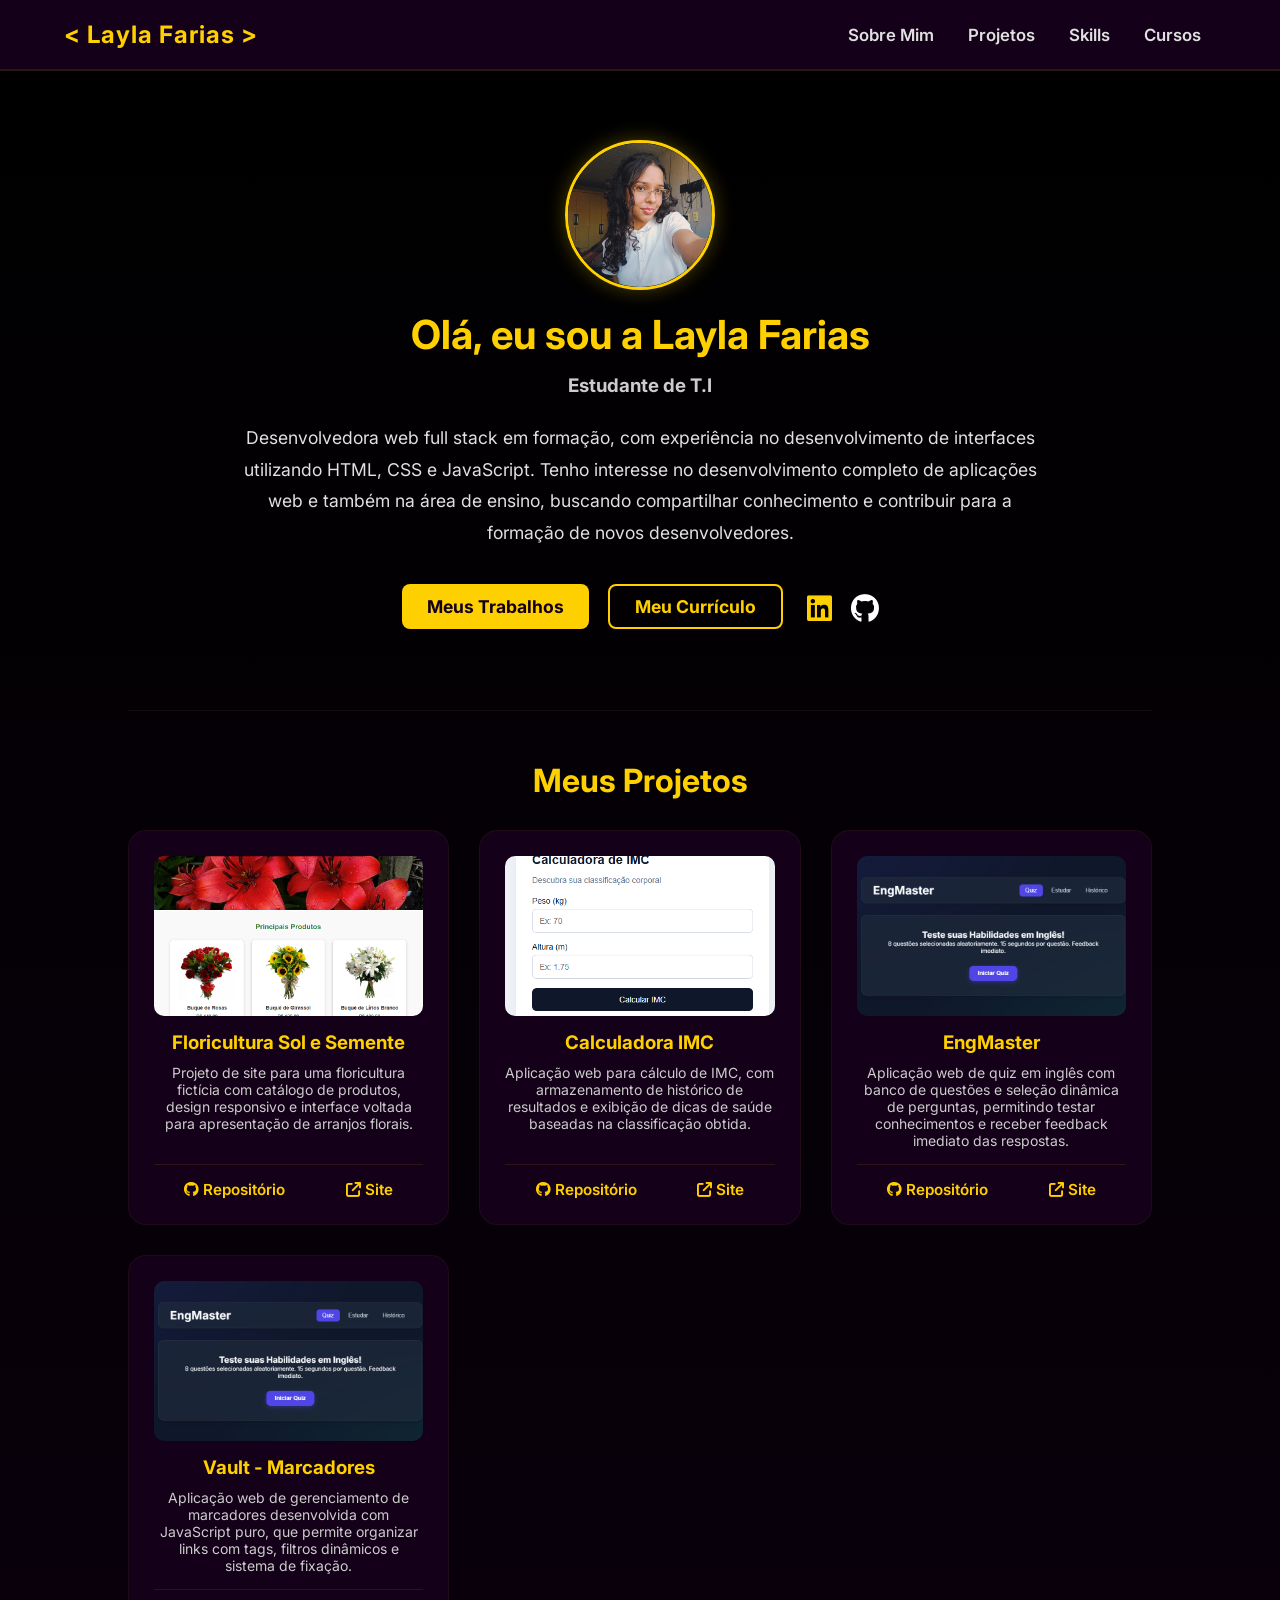
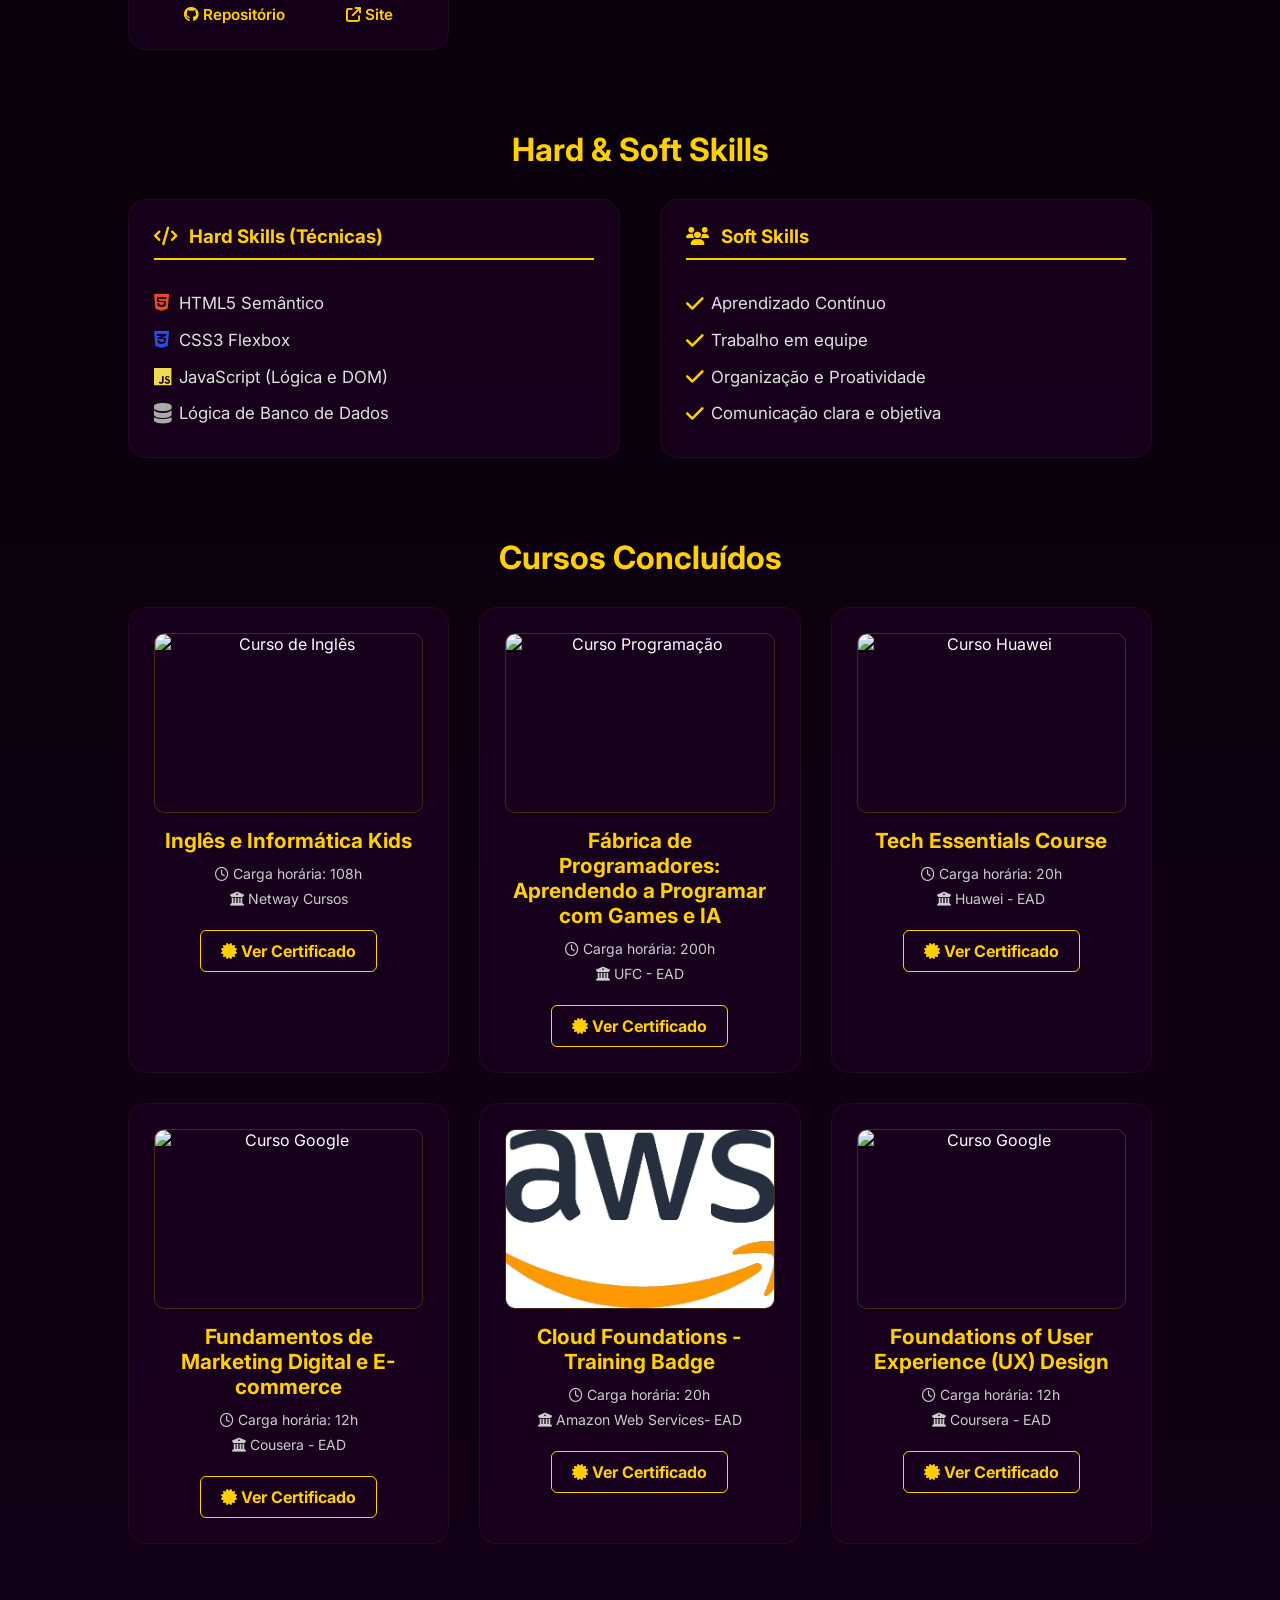
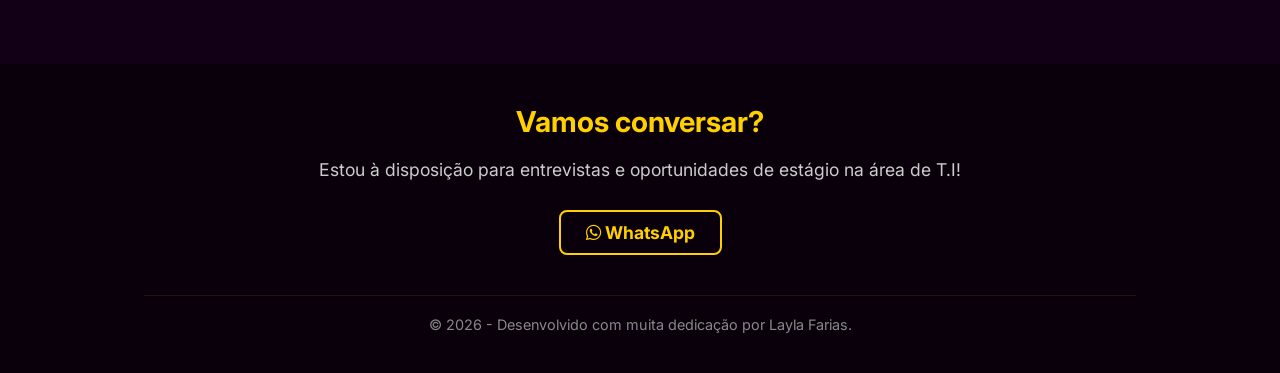
==== commit a25af096: "Update index.html" ====
--- a/index.html
+++ b/index.html
@@ -84,6 +84,17 @@
                     </div>
                 </div>
 
+                <div class="card">
+                    <img src="EngMasterPrint.png" alt="Projeto 3">
+                    <h3 style="color: #ffd000; margin-bottom: 10px;"> Vault - Marcadores  </h3>
+                    <p style="margin-bottom: 15px; font-size: 14px; color: #ccc; text-align: center;">Aplicação web de gerenciamento de marcadores desenvolvida com JavaScript puro, que permite organizar links com tags, filtros dinâmicos e sistema de fixação.</p>
+                    <div class="botoes-card">
+                        <a href="https://github.com/LaylaFarias/marcadores.git"><i class="fa-brands fa-github"></i> Repositório</a>
+                        <a href="https://laylafarias.github.io/marcadores/"><i class="fa-solid fa-arrow-up-right-from-square"></i> Site</a>
+                    </div>
+                </div>
+
+                
             </div>
         </section>
 
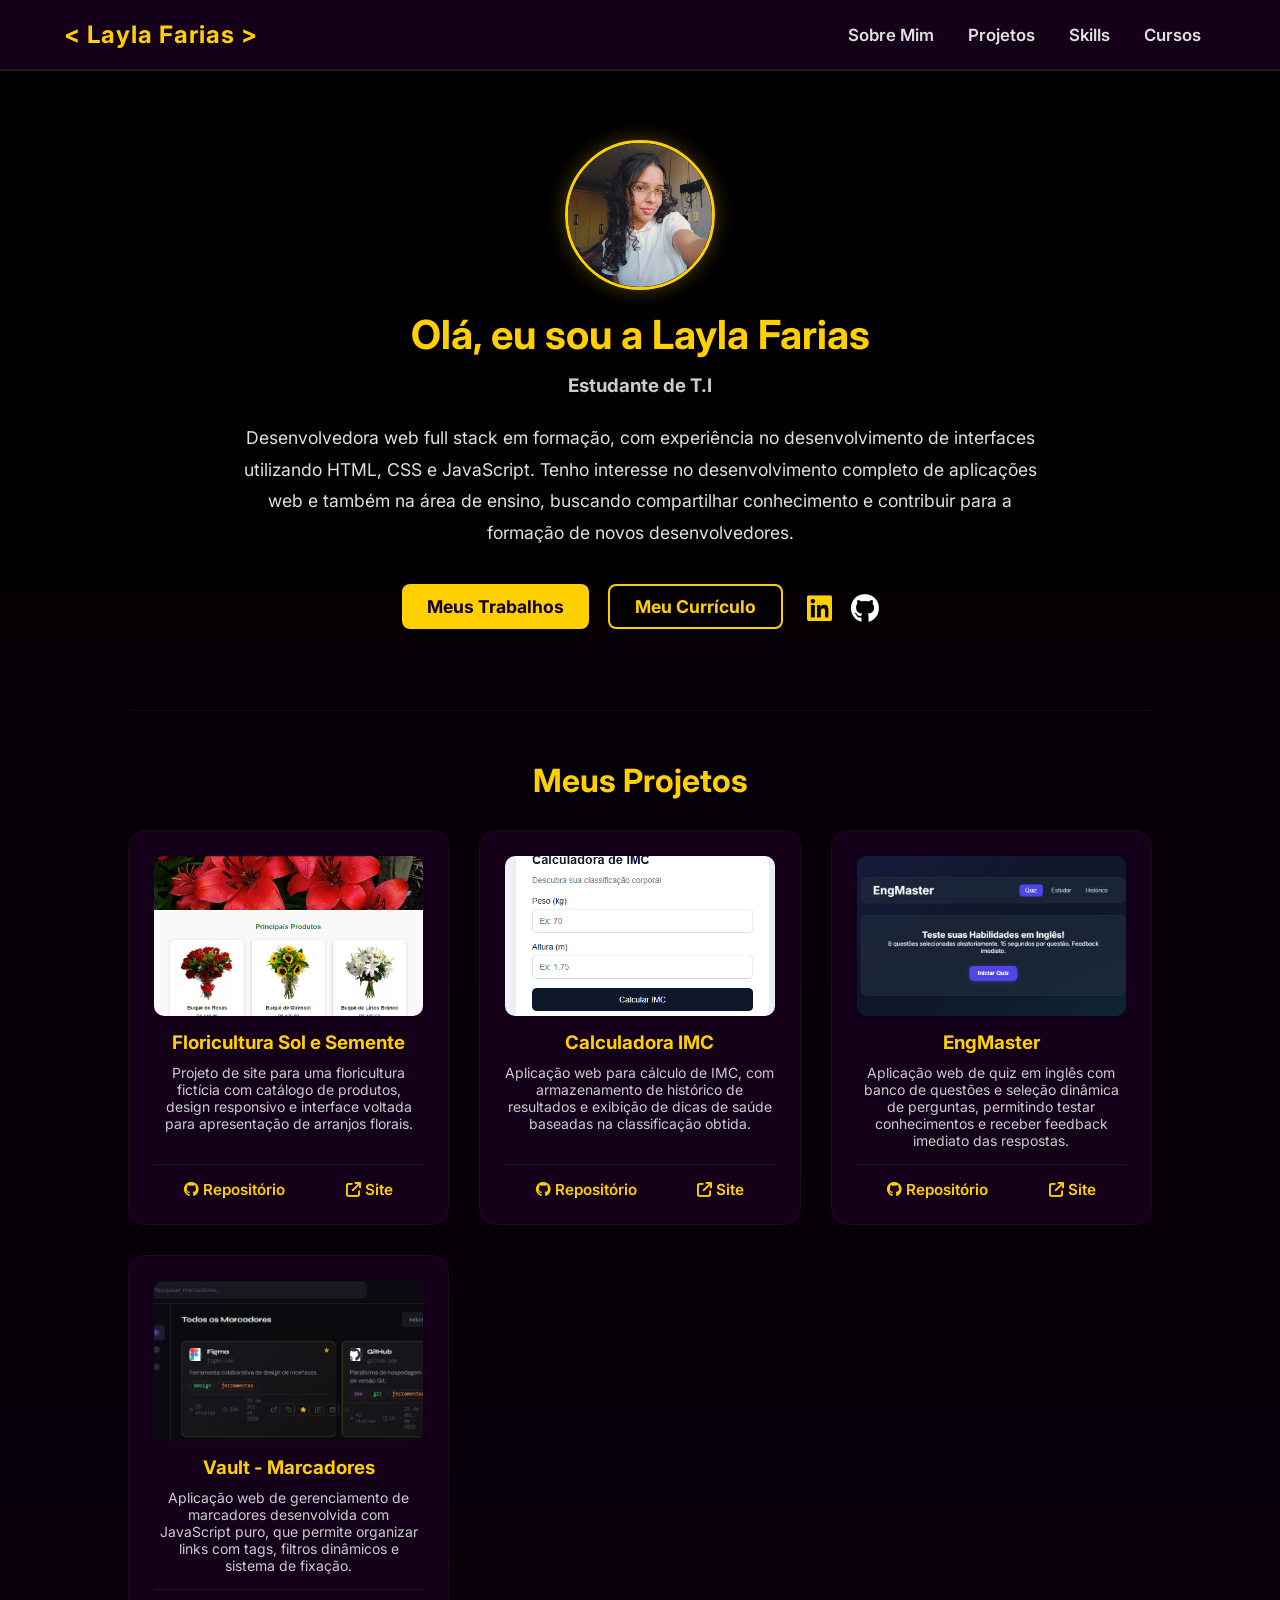
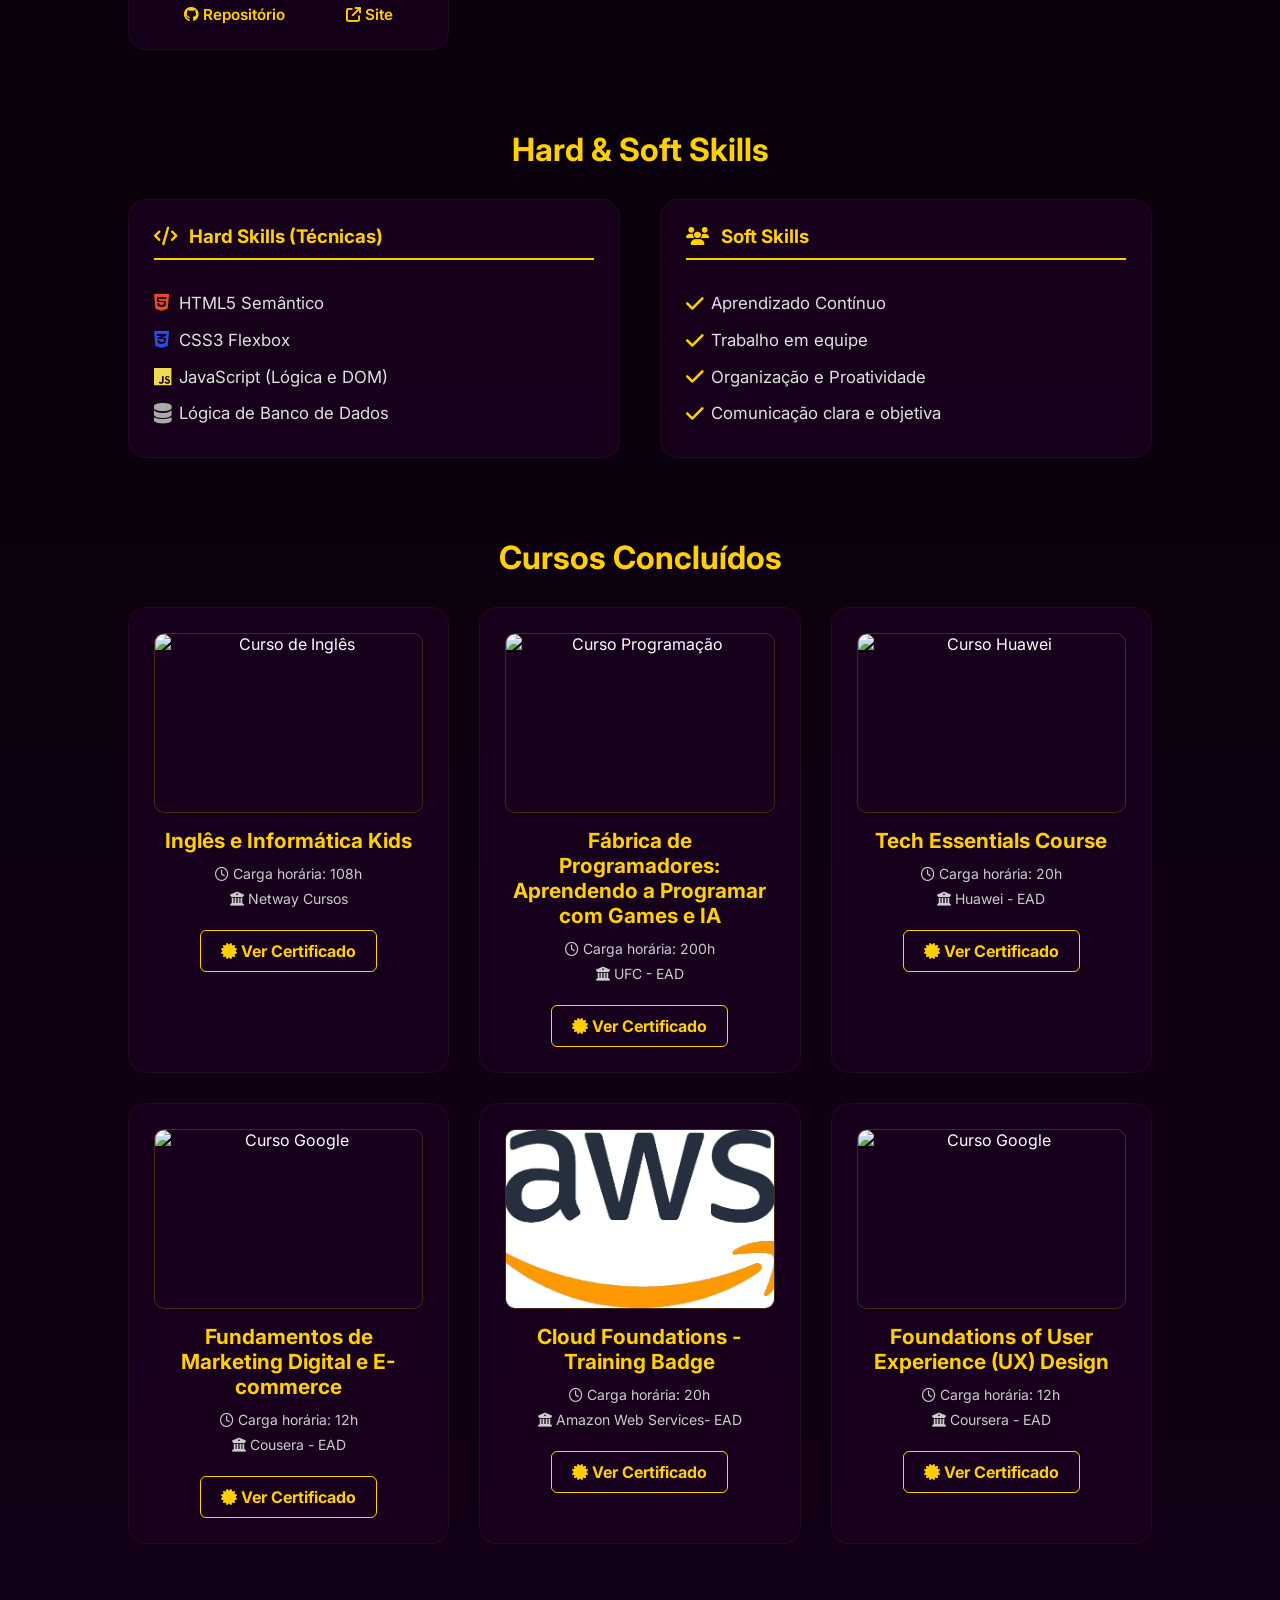
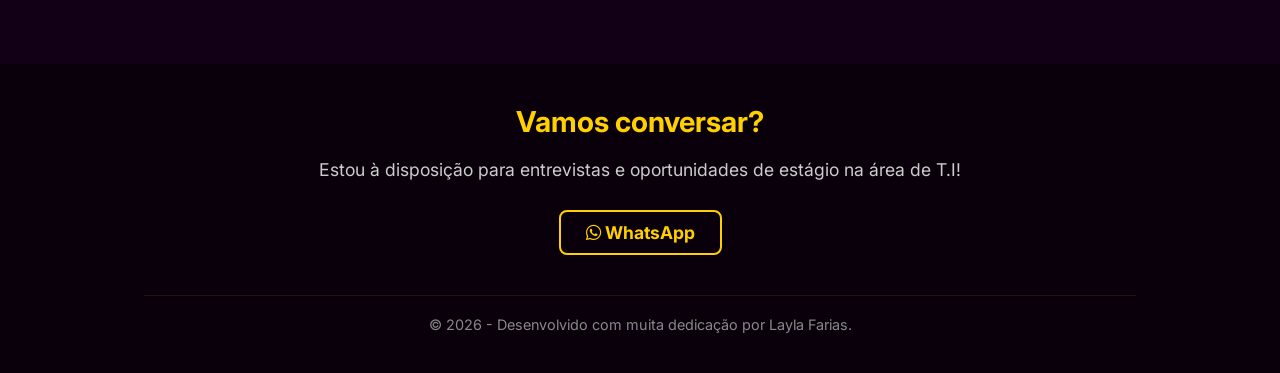
==== commit 2d2c3bae: "Update index.html" ====
--- a/index.html
+++ b/index.html
@@ -85,7 +85,7 @@
                 </div>
 
                 <div class="card">
-                    <img src="EngMasterPrint.png" alt="Projeto 3">
+                    <img src="marcadoresVault.png" alt="Projeto 4">
                     <h3 style="color: #ffd000; margin-bottom: 10px;"> Vault - Marcadores  </h3>
                     <p style="margin-bottom: 15px; font-size: 14px; color: #ccc; text-align: center;">Aplicação web de gerenciamento de marcadores desenvolvida com JavaScript puro, que permite organizar links com tags, filtros dinâmicos e sistema de fixação.</p>
                     <div class="botoes-card">
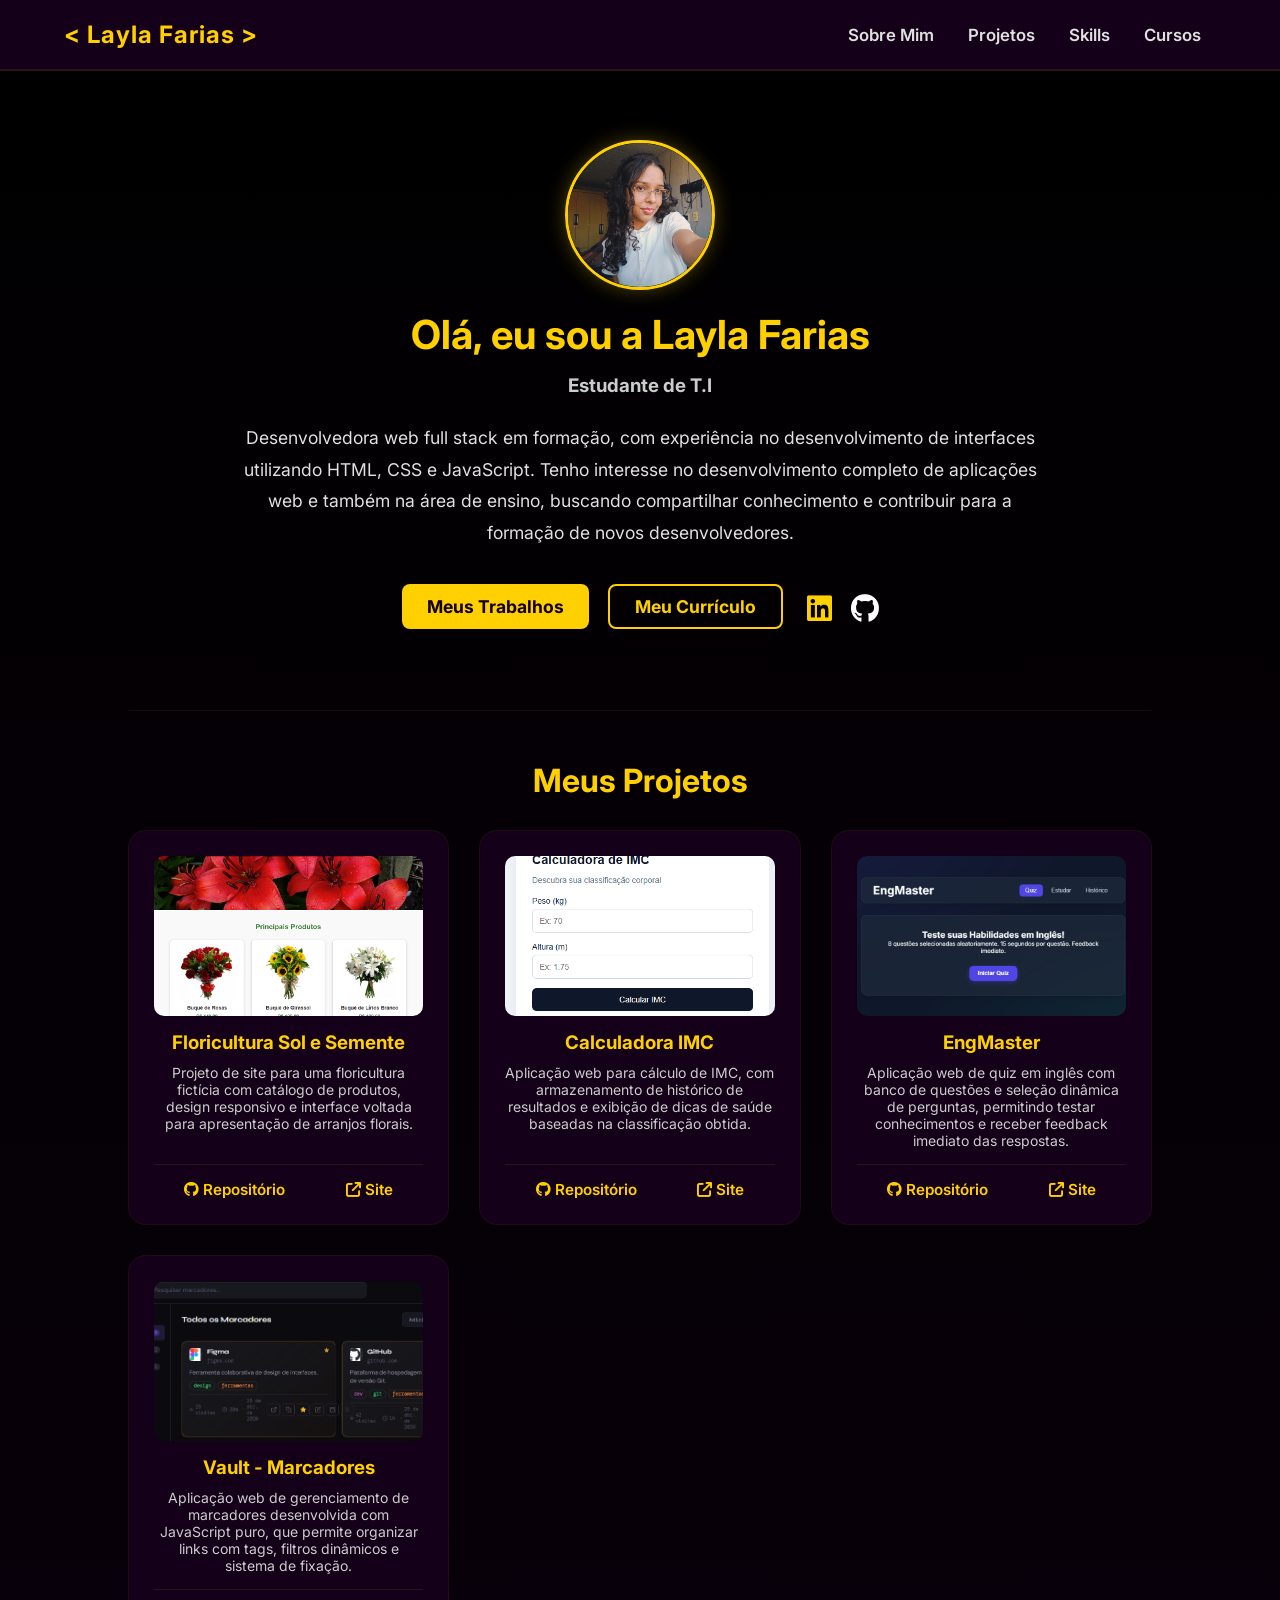
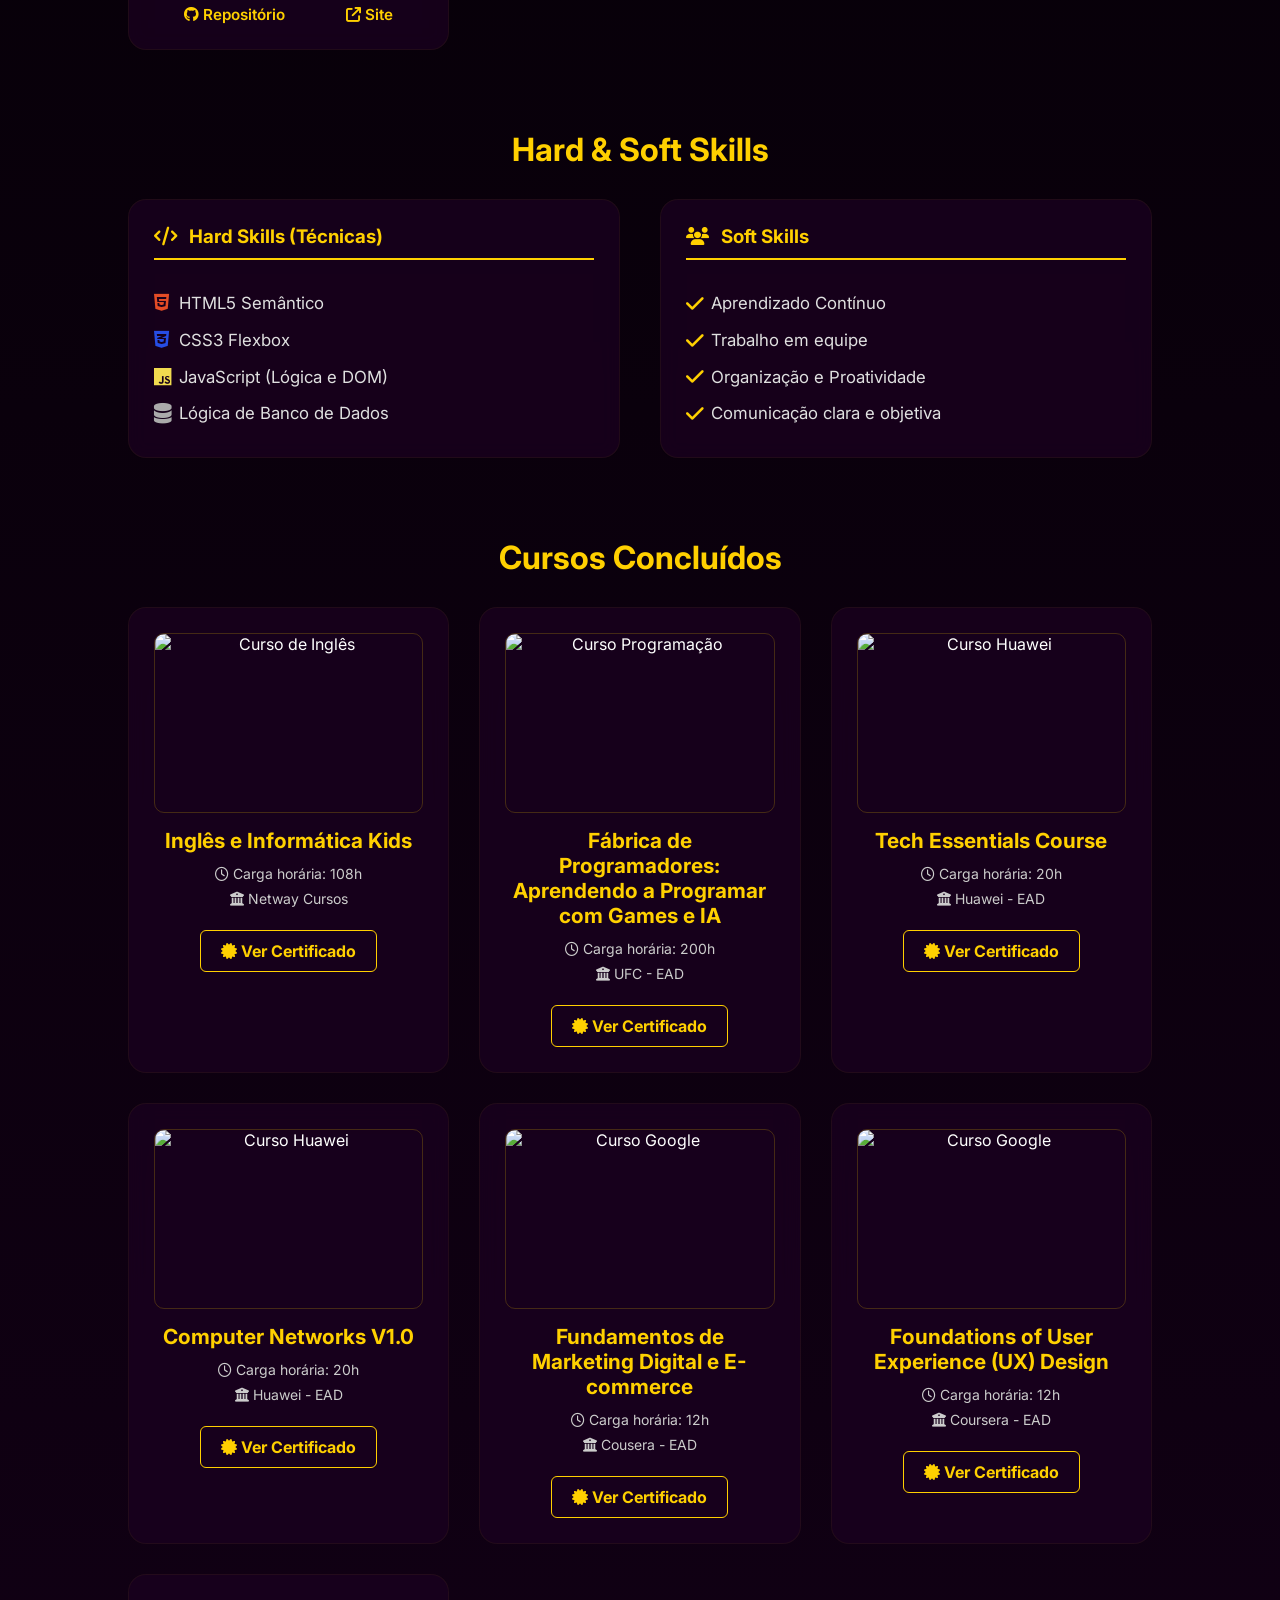
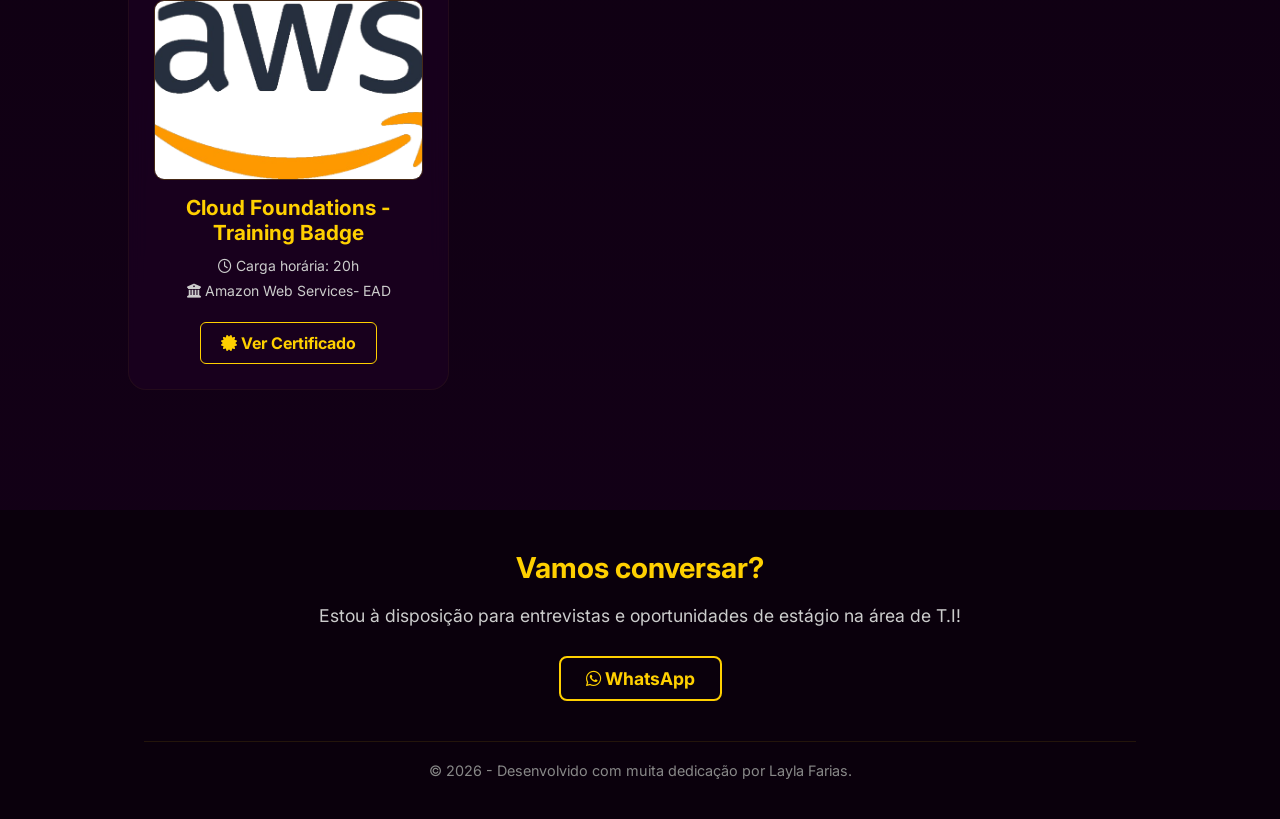
==== commit 3079396a: "Update index.html" ====
--- a/index.html
+++ b/index.html
@@ -159,6 +159,14 @@
                     <a href="LaylaFarias.png" target="_blank"><i class="fa-solid fa-certificate"></i> Ver Certificado</a>
                 </div>
 
+                          <div class="card-certificado">
+                    <img src="https://encrypted-tbn0.gstatic.com/images?q=tbn:ANd9GcTM6dKEwGzFIShGkwG73FJtsdzEjywkc12jZw&s" alt="Curso Huawei">
+                    <h3> Computer Networks V1.0</h3>
+                    <p><i class="fa-regular fa-clock"></i> Carga horária: 20h</p>
+                    <p><i class="fa-solid fa-building-columns"></i> Huawei - EAD</p>
+                    <a href="LaylaFariasNetworks.png" target="_blank"><i class="fa-solid fa-certificate"></i> Ver Certificado</a>
+                </div>
+
                                 <div class="card-certificado">
                     <img src="https://www.logotipo.pt/wp-content/uploads/2016/10/Evolu%C3%A7%C3%A3o-do-log%C3%B3tipo-da-Google-2016.jpg" alt="Curso Google">
                     <h3> Fundamentos de Marketing Digital e E-commerce</h3>
@@ -167,6 +175,15 @@
                     <a href="Coursera YU01QXO97D45.pdf" target="_blank"><i class="fa-solid fa-certificate"></i> Ver Certificado</a>
                 </div>
 
+                
+                         <div class="card-certificado">
+                    <img src="https://www.logotipo.pt/wp-content/uploads/2016/10/Evolu%C3%A7%C3%A3o-do-log%C3%B3tipo-da-Google-2016.jpg" alt="Curso Google">
+                    <h3>Foundations of User Experience (UX) Design </h3>
+                    <p><i class="fa-regular fa-clock"></i> Carga horária: 12h</p>
+                    <p><i class="fa-solid fa-building-columns"></i> Coursera - EAD</p>
+                    <a href="CourseraUxDesign.pdf" target="_blank"><i class="fa-solid fa-certificate"></i> Ver Certificado</a>
+                </div>
+
                                 <div class="card-certificado">
                     <img src="aws-removebg-preview.png" alt="Logo AWS">
                     <h3> Cloud Foundations - Training Badge</h3>
@@ -175,15 +192,6 @@
                     <a href="AWS_Academy_Graduate___Cloud_Foundations___Training_Badge_Badge20260419-31-honh2y.pdf" target="_blank"><i class="fa-solid fa-certificate"></i> Ver Certificado</a>
                 </div>
 
-                               <div class="card-certificado">
-                    <img src="https://www.logotipo.pt/wp-content/uploads/2016/10/Evolu%C3%A7%C3%A3o-do-log%C3%B3tipo-da-Google-2016.jpg" alt="Curso Google">
-                    <h3>Foundations of User Experience (UX) Design </h3>
-                    <p><i class="fa-regular fa-clock"></i> Carga horária: 12h</p>
-                    <p><i class="fa-solid fa-building-columns"></i> Coursera - EAD</p>
-                    <a href="CourseraUxDesign.pdf" target="_blank"><i class="fa-solid fa-certificate"></i> Ver Certificado</a>
-                </div>
-
-                
             </div>
         </section>
 
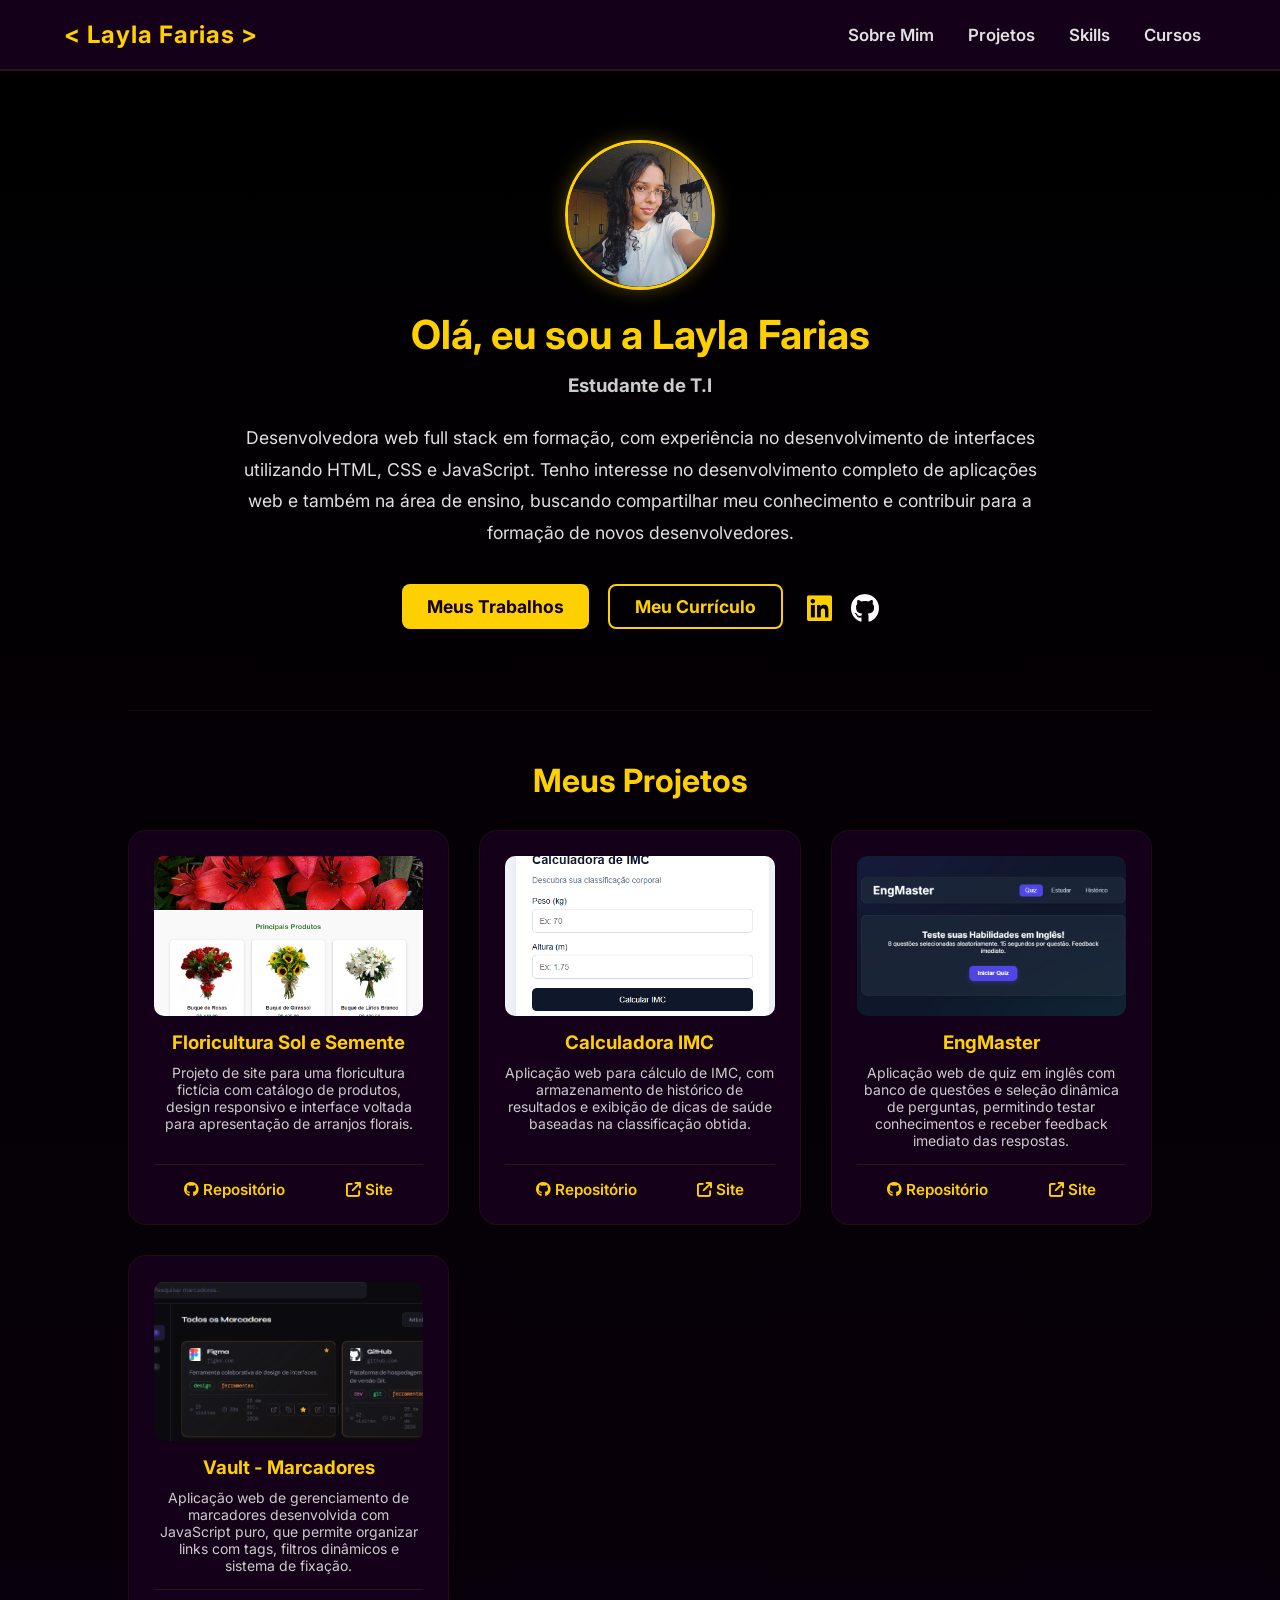
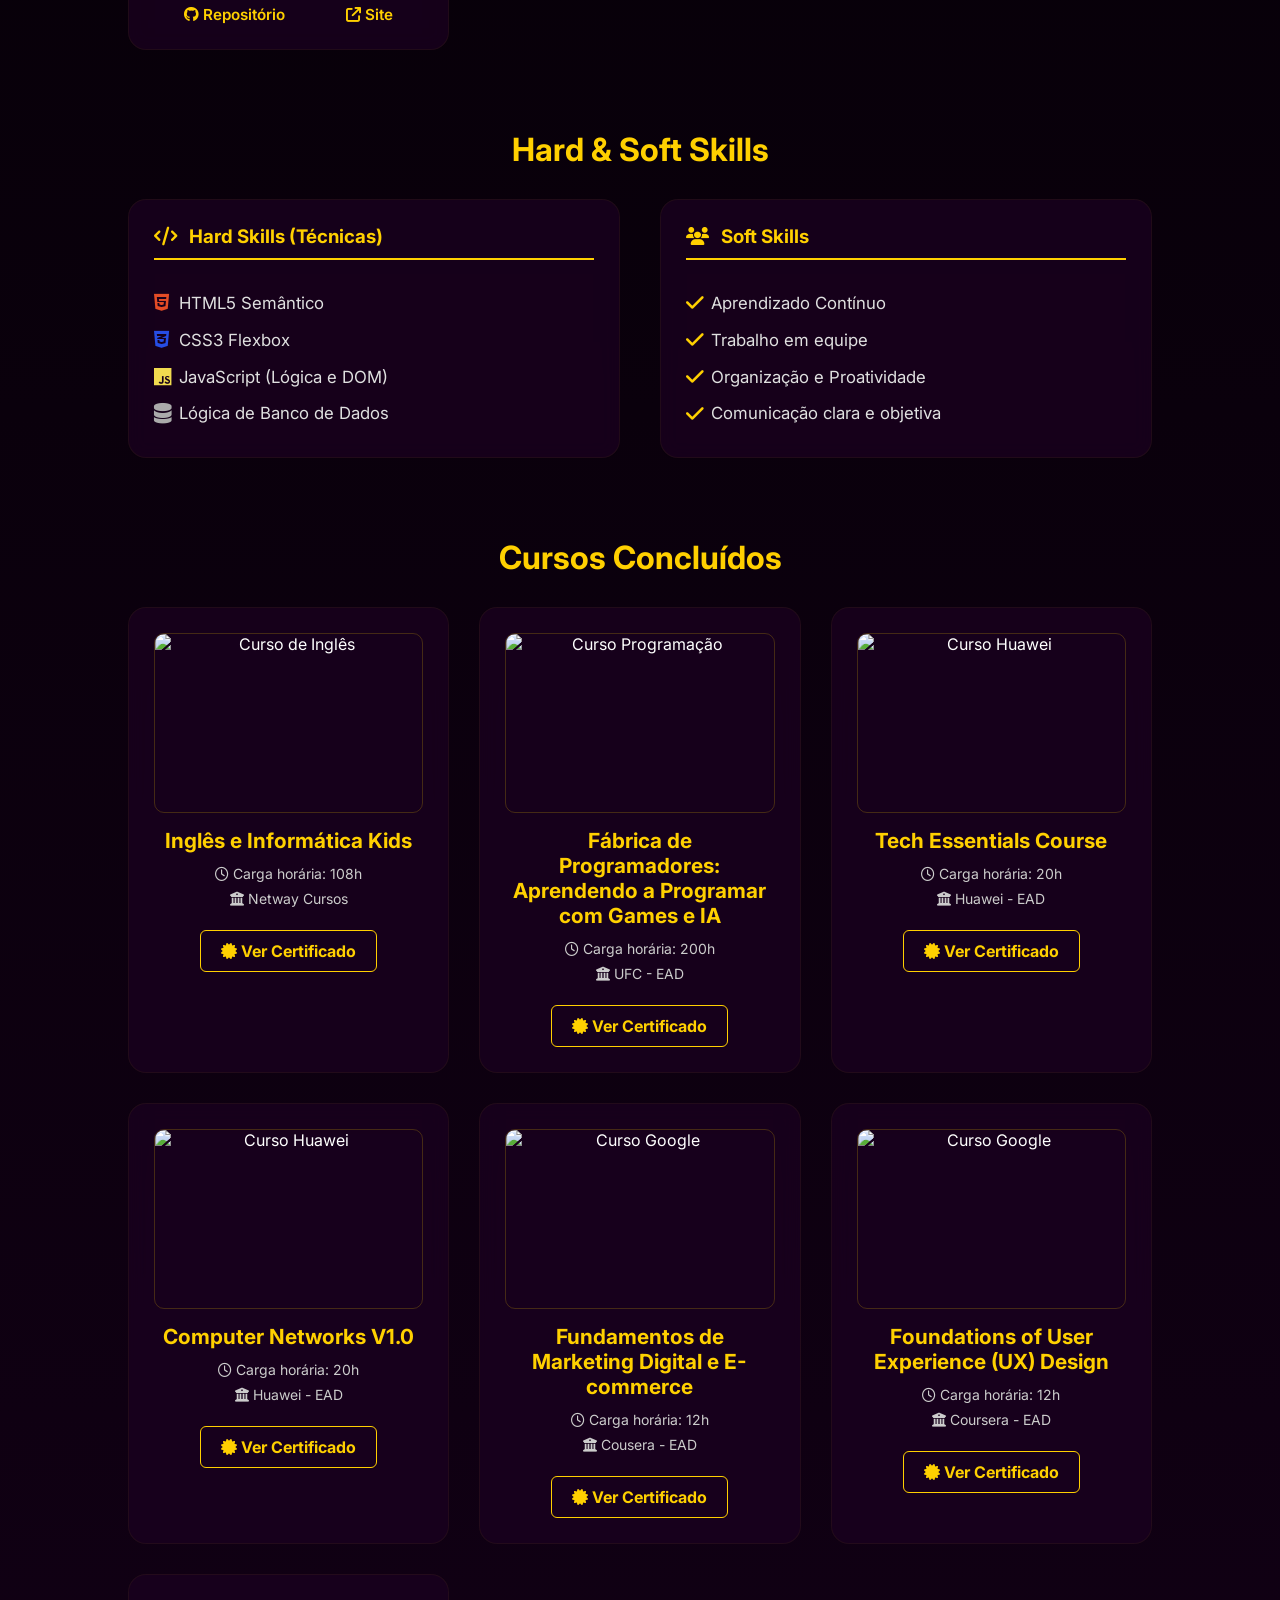
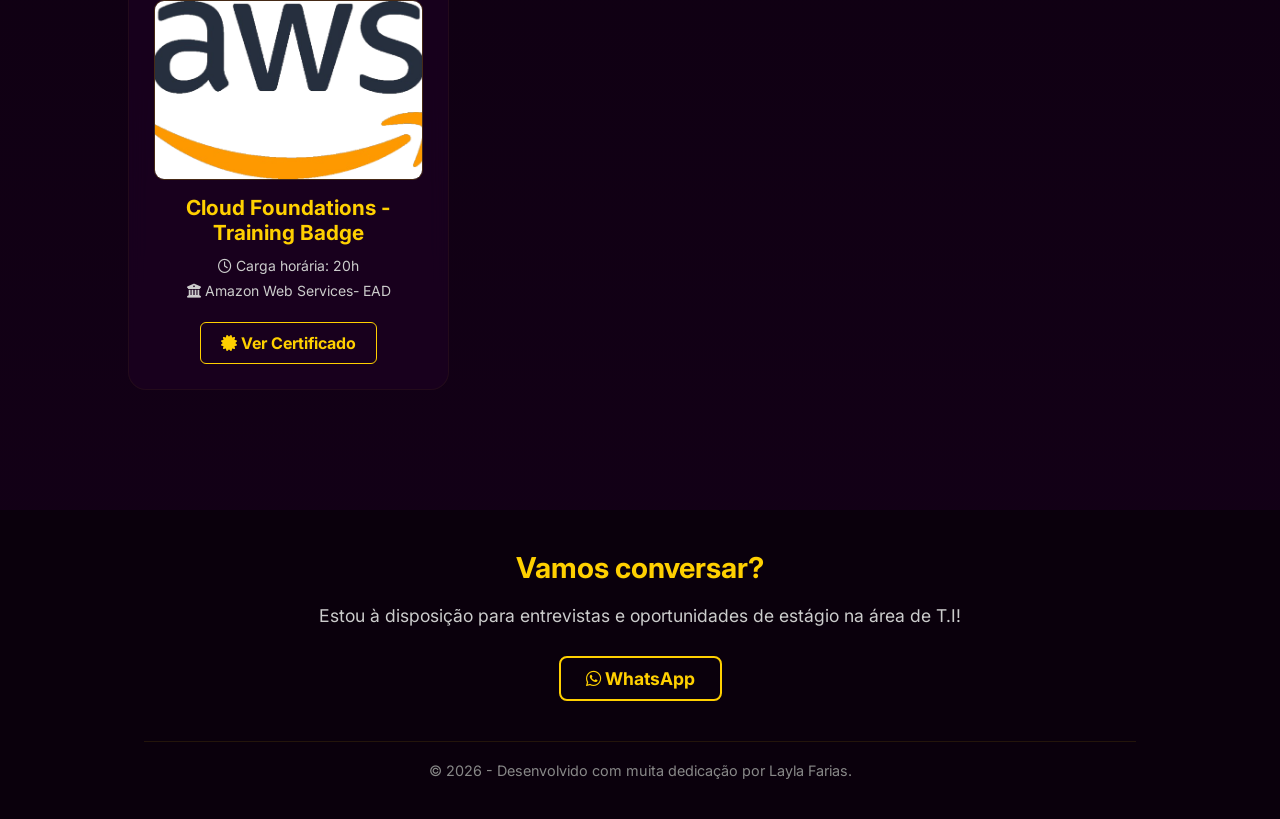
==== commit fe150cf1: "Update index.html" ====
--- a/index.html
+++ b/index.html
@@ -37,7 +37,7 @@
             <h1 style="color: #ffd000; margin-bottom: 15px; font-size: 2.5em;">Olá, eu sou a Layla Farias</h1>
             <h3 style="margin-bottom: 25px; color: #ccc;">Estudante de T.I </h3>
             <p style="max-width: 800px; margin: 0 auto; line-height: 1.8; font-size: 1.1em; color: #e0e0e0;">
-                Desenvolvedora web full stack em formação, com experiência no desenvolvimento de interfaces utilizando HTML, CSS e JavaScript. Tenho interesse no desenvolvimento completo de aplicações web e também na área de ensino, buscando compartilhar conhecimento e contribuir para a formação de novos desenvolvedores.
+                Desenvolvedora web full stack em formação, com experiência no desenvolvimento de interfaces utilizando HTML, CSS e JavaScript. Tenho interesse no desenvolvimento completo de aplicações web e também na área de ensino, buscando compartilhar meu conhecimento e contribuir para a formação de novos desenvolvedores.
             </p>
             <div style="margin-top: 35px;">
                 <a href="#projetos" style="background: #ffd000; color: #140018; padding: 12px 25px; border-radius: 8px; text-decoration: none; font-weight: bold; font-size: 1.1em; transition: 0.3s; display: inline-block;">Meus Trabalhos</a>
